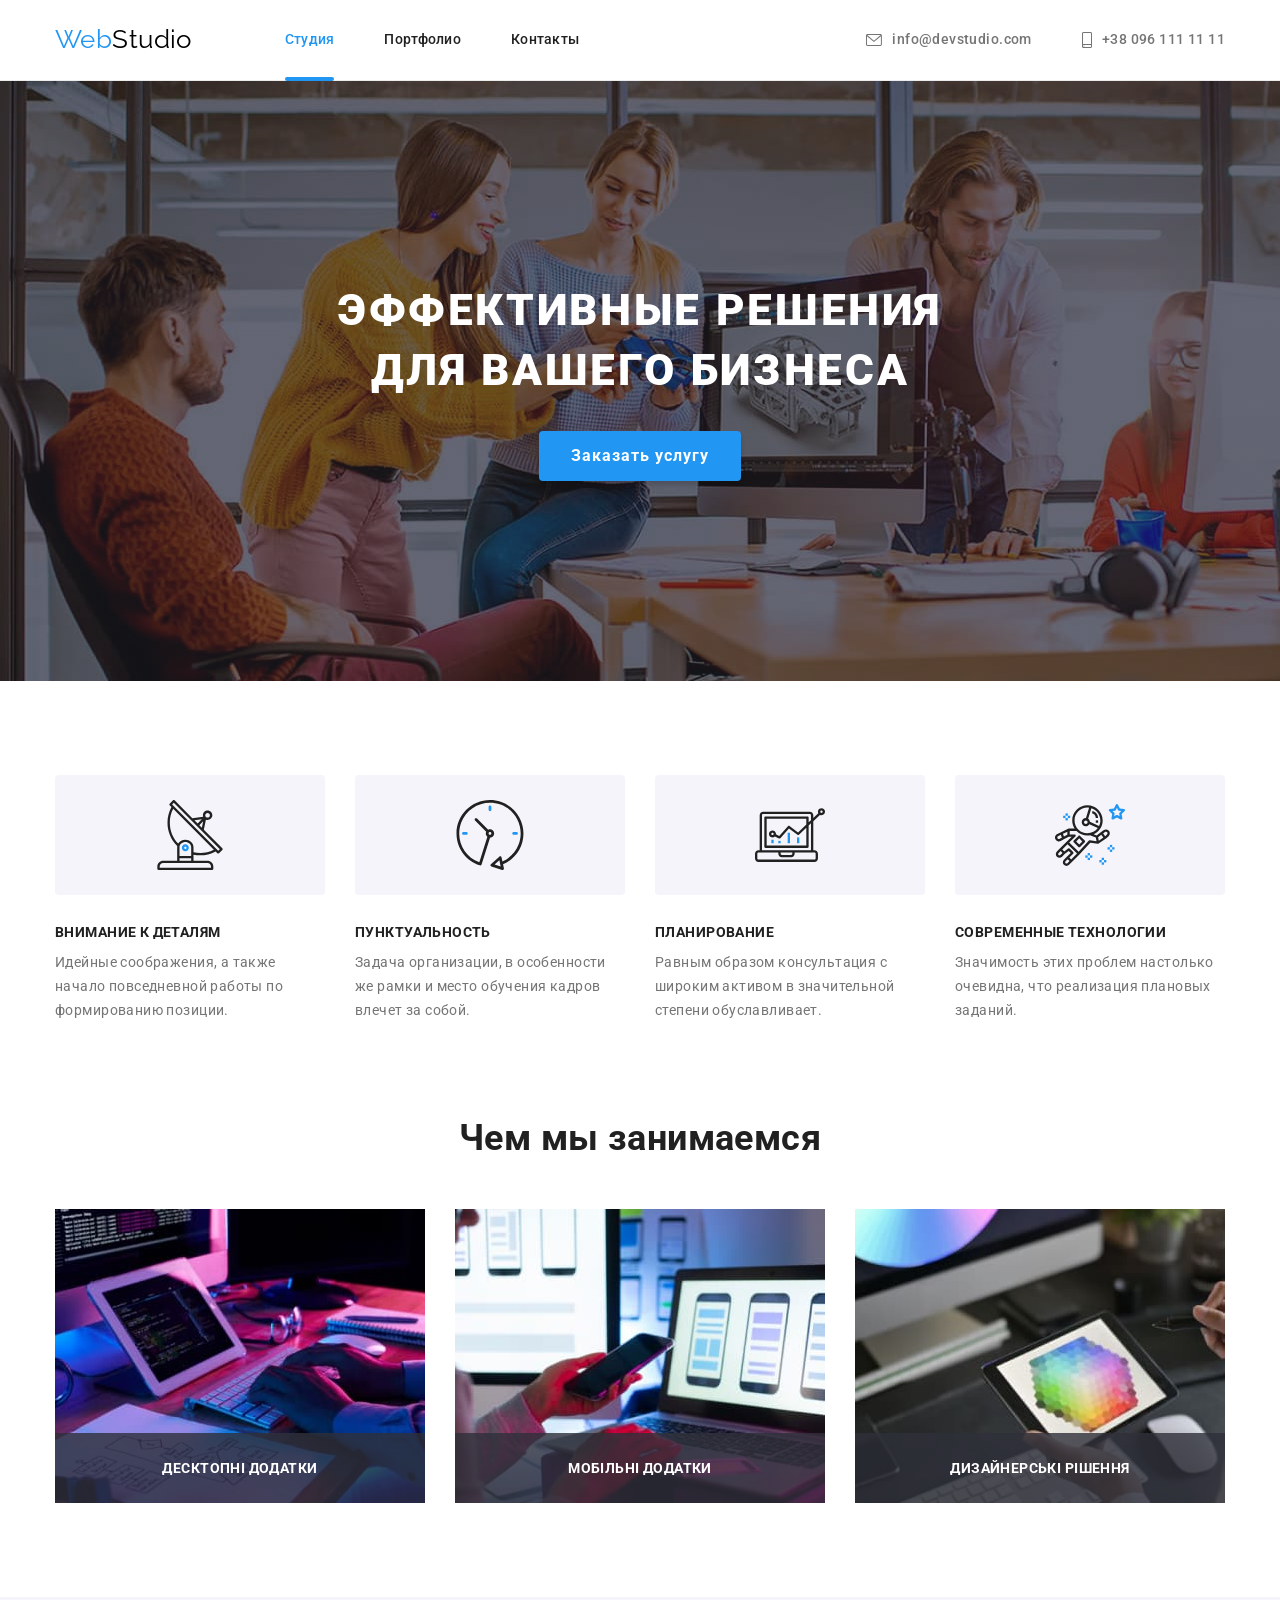
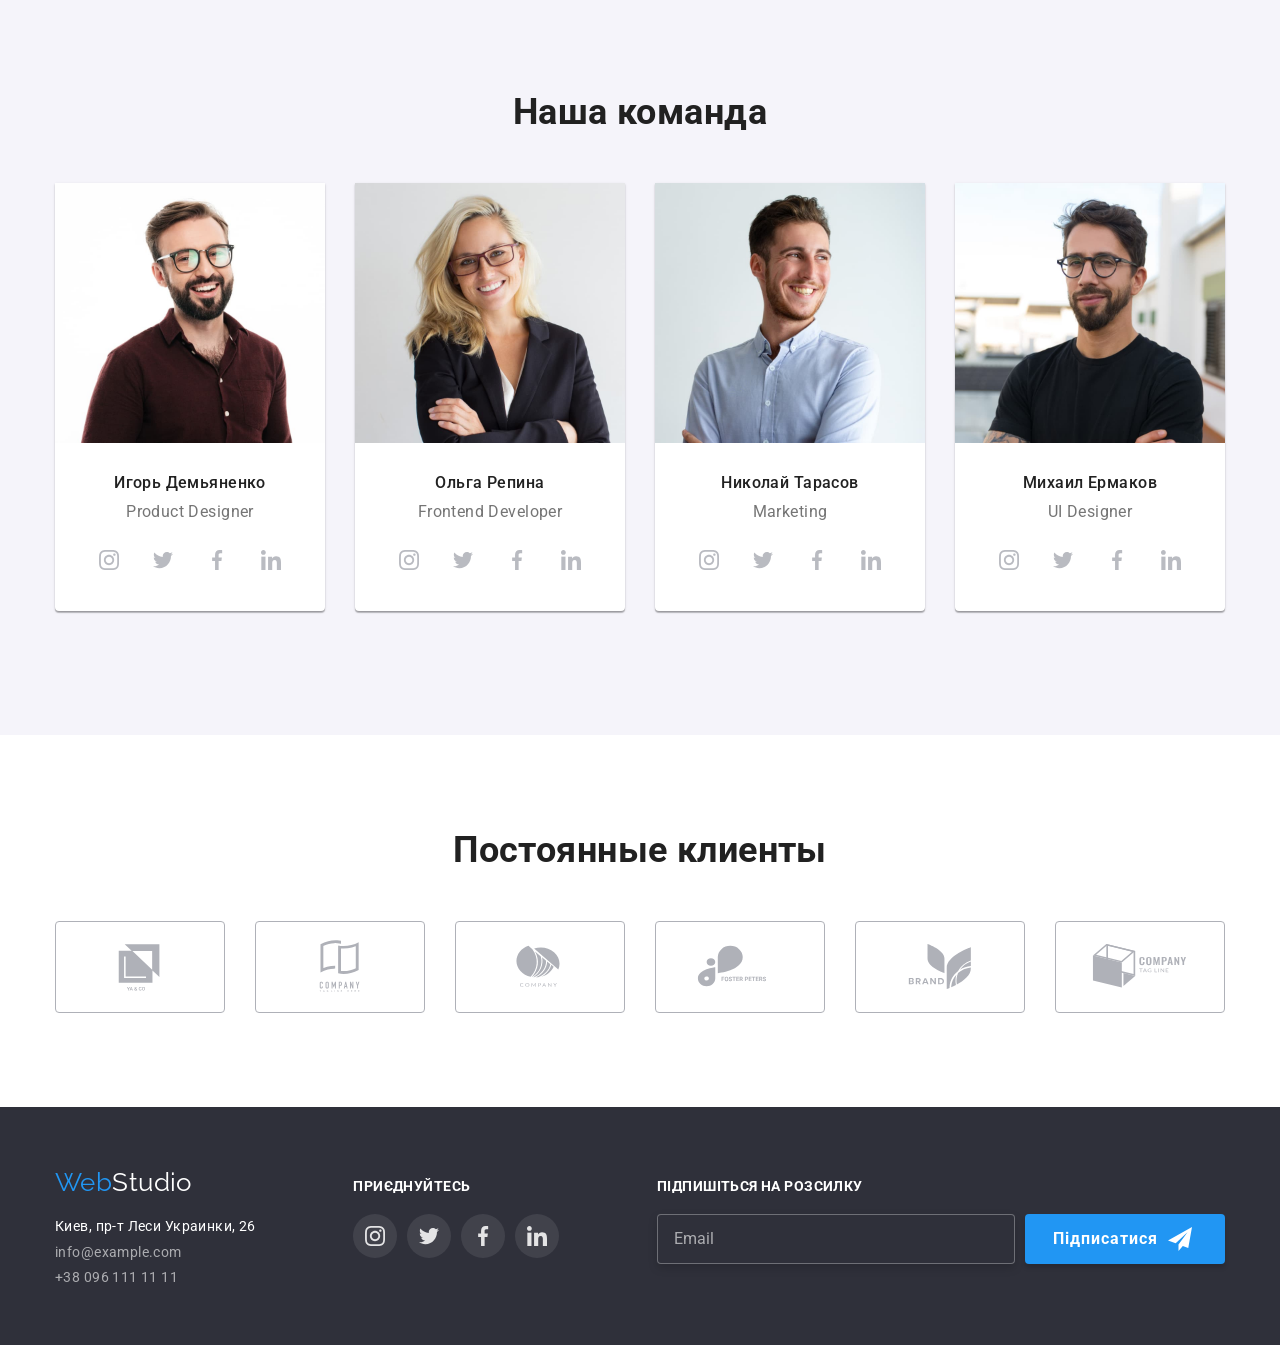
==== index.html @ ec41e2e3 "/" ====
<!DOCTYPE html>
<html lang="en">
  <head>
    <meta charset="UTF-8" />
    <meta http-equiv="X-UA-Compatible" content="IE=edge" />
    <meta name="viewport" content="width=device-width, initial-scale=1.0" />
    <title>WebStudio</title>
    <link rel="preconnect" href="https://fonts.googleapis.com" />
    <link rel="preconnect" href="https://fonts.gstatic.com" crossorigin />
    <link
      href="https://fonts.googleapis.com/css2?family=Raleway:wght@700&family=Roboto:wght@400;500;700;900&display=swap"
      rel="stylesheet"
    />
    <link
      rel="stylesheet"
      href="https://cdn.jsdelivr.net/npm/modern-normalize@1.1.0/modern-normalize.min.css"
    />
    <link rel="stylesheet" href="./css/main.min.css" />
  </head>

  <body>
    <!-- Header -->
    <header class="page-header">
      <div class="container header-container">
        <nav class="page-nav">
          <a class="logo" href="./index.html">Web<span class="logo-part-header">Studio</span></a>
          <!-- Навигация -->
          <ul class="menu">
            <li class="menu-item">
              <a class="menu-link current" href="./index.html">Студия</a>
            </li>
            <li class="menu-item">
              <a class="menu-link" href="./portfolio.html">Портфолио</a>
            </li>
            <li class="menu-item">
              <a class="menu-link" href="">Контакты</a>
            </li>
          </ul>
        </nav>

        <!-- Контакты -->
        <ul class="contacts">
          <li class="email">
            <a class="mail" href="mailto:info@devstudio.com"
              >info@devstudio.com
              <svg class="mail-icon" width="16" height="12">
                <use href="./images/icons.svg#mail"></use>
              </svg>
            </a>
          </li>
          <li class="phone">
            <a class="phone-number" href="tel:+380961111111"
              >+38 096 111 11 11
              <svg class="phone-icon" width="10" height="16">
                <use href="./images/icons.svg#smartphone"></use>
              </svg>
            </a>
          </li>
        </ul>
      </div>
    </header>

    <main>
      <!-- HERO -->
      <section class="hero section">
        <div class="container">
          <h1 class="hero-title">Эффективные решения для вашего бизнеса</h1>
          <button class="modal-btn" type="button" data-modal-open>Заказать услугу</button>
        </div>
      </section>

      <!-- Особенности -->

      <section class="futures section">
        <div class="container">
          <h2 class="futures-h visually-hidden">Наш подход к работе</h2>
          <ul class="futures-list">
            <li class="futures-section-item">
              <div class="futures-element">
                <svg class="futures-icon" width="70" height="70">
                  <use href="./images/icons.svg#antenna"></use>
                </svg>
              </div>
              <h3 class="future-title">Внимание к деталям</h3>
              <p class="future-text">
                Идейные соображения, а также начало повседневной работы по формированию позиции.
              </p>
            </li>
            <li class="futures-section-item">
              <div class="futures-element">
                <svg class="futures-icon" width="70" height="70">
                  <use href="./images/icons.svg#clock"></use>
                </svg>
              </div>
              <h3 class="future-title">Пунктуальность</h3>
              <p class="future-text">
                Задача организации, в особенности же рамки и место обучения кадров влечет за собой.
              </p>
            </li>
            <li class="futures-section-item">
              <div class="futures-element">
                <svg class="futures-icon" width="70" height="70">
                  <use href="./images/icons.svg#diagram"></use>
                </svg>
              </div>
              <h3 class="future-title">Планирование</h3>
              <p class="future-text">
                Равным образом консультация с широким активом в значительной степени обуславливает.
              </p>
            </li>
            <li class="futures-section-item">
              <div class="futures-element">
                <svg class="futures-icon" width="70" height="70">
                  <use href="./images/icons.svg#astronaut"></use>
                </svg>
              </div>
              <h3 class="future-title">Современные технологии</h3>
              <p class="future-text">
                Значимость этих проблем настолько очевидна, что реализация плановых заданий.
              </p>
            </li>
          </ul>
        </div>
      </section>
      <!-- Работы -->
      <section class="works section">
        <div class="container">
          <h2 class="section-title">Чем мы занимаемся</h2>
          <ul class="work-list">
            <li class="work-img">
              <div class="product-wrapper">
                <img src="./images/box1.jpg" alt="PC" width="370" />
                <div class="work-title-wrapper">
                  <p class="work-title">Десктопні додатки</p>
                </div>
              </div>
            </li>
            <li class="work-img">
              <div class="product-wrapper">
                <img src="./images/box2.jpg" alt="Smartphone" width="370" />
                <div class="work-title-wrapper">
                  <p class="work-title">Мобільні додатки</p>
                </div>
              </div>
            </li>
            <li class="work-img">
              <div class="product-wrapper">
                <img src="./images/box3.jpg" alt="Pocket" width="370" />
                <div class="work-title-wrapper">
                  <p class="work-title">Дизайнерські рішення</p>
                </div>
              </div>
            </li>
          </ul>
        </div>
      </section>
      <!-- Команда -->
      <section class="team section">
        <div class="container">
          <h2 class="section-title">Наша команда</h2>
          <ul class="team-peoples">
            <li class="team-member">
              <img src="./images/img.jpg" alt="Игорь Демьяненко" width="270" />
              <div class="team-people-info">
                <h3 class="team-name">Игорь Демьяненко</h3>
                <p class="team-position">Product Designer</p>
                <ul class="social-list">
                  <li class="social-list-item">
                    <a href="" class="social-list-link">
                      <svg class="social-list-icon" width="20" height="20">
                        <use href="./images/icons.svg#instagram"></use>
                      </svg>
                    </a>
                  </li>
                  <li class="social-list-item">
                    <a href="" class="social-list-link">
                      <svg class="social-list-icon" width="20" height="20">
                        <use href="./images/icons.svg#twitter"></use>
                      </svg>
                    </a>
                  </li>
                  <li class="social-list-item">
                    <a href="" class="social-list-link">
                      <svg class="social-list-icon" width="20" height="20">
                        <use href="./images/icons.svg#facebook"></use>
                      </svg>
                    </a>
                  </li>
                  <li class="social-list-item">
                    <a href="" class="social-list-link">
                      <svg class="social-list-icon" width="20" height="20">
                        <use href="./images/icons.svg#linkedin"></use>
                      </svg>
                    </a>
                  </li>
                </ul>
              </div>
            </li>
            <li class="team-member">
              <img src="./images/img1.jpg" alt="Ольга Репина" width="270" />
              <div class="team-people-info">
                <h3 class="team-name">Ольга Репина</h3>
                <p class="team-position">Frontend Developer</p>
                <ul class="social-list">
                  <li class="social-list-item">
                    <a href="" class="social-list-link">
                      <svg class="social-list-icon" width="20" height="20">
                        <use href="./images/icons.svg#instagram"></use>
                      </svg>
                    </a>
                  </li>
                  <li class="social-list-item">
                    <a href="" class="social-list-link">
                      <svg class="social-list-icon" width="20" height="20">
                        <use href="./images/icons.svg#twitter"></use>
                      </svg>
                    </a>
                  </li>
                  <li class="social-list-item">
                    <a href="" class="social-list-link">
                      <svg class="social-list-icon" width="20" height="20">
                        <use href="./images/icons.svg#facebook"></use>
                      </svg>
                    </a>
                  </li>
                  <li class="social-list-item">
                    <a href="" class="social-list-link">
                      <svg class="social-list-icon" width="20" height="20">
                        <use href="./images/icons.svg#linkedin"></use>
                      </svg>
                    </a>
                  </li>
                </ul>
              </div>
            </li>
            <li class="team-member">
              <img src="./images/img2.jpg" alt="Николай Тарасов" width="270" />
              <h3 class="team-name">Николай Тарасов</h3>
              <p class="team-position">Marketing</p>
              <ul class="social-list">
                <li class="social-list-item">
                  <a href="" class="social-list-link">
                    <svg class="social-list-icon" width="20" height="20">
                      <use href="./images/icons.svg#instagram"></use>
                    </svg>
                  </a>
                </li>
                <li class="social-list-item">
                  <a href="" class="social-list-link">
                    <svg class="social-list-icon" width="20" height="20">
                      <use href="./images/icons.svg#twitter"></use>
                    </svg>
                  </a>
                </li>
                <li class="social-list-item">
                  <a href="" class="social-list-link">
                    <svg class="social-list-icon" width="20" height="20">
                      <use href="./images/icons.svg#facebook"></use>
                    </svg>
                  </a>
                </li>
                <li class="social-list-item">
                  <a href="" class="social-list-link">
                    <svg class="social-list-icon" width="20" height="20">
                      <use href="./images/icons.svg#linkedin"></use>
                    </svg>
                  </a>
                </li>
              </ul>
            </li>
            <li class="team-member">
              <img src="./images/img3.jpg" alt="Михаил Ермаков" width="270" />
              <h3 class="team-name">Михаил Ермаков</h3>
              <p class="team-position">UI Designer</p>
              <ul class="social-list">
                <li class="social-list-item">
                  <a href="" class="social-list-link">
                    <svg class="social-list-icon" width="20" height="20">
                      <use href="./images/icons.svg#instagram"></use>
                    </svg>
                  </a>
                </li>
                <li class="social-list-item">
                  <a href="" class="social-list-link">
                    <svg class="social-list-icon" width="20" height="20">
                      <use href="./images/icons.svg#twitter"></use>
                    </svg>
                  </a>
                </li>
                <li class="social-list-item">
                  <a href="" class="social-list-link">
                    <svg class="social-list-icon" width="20" height="20">
                      <use href="./images/icons.svg#facebook"></use>
                    </svg>
                  </a>
                </li>
                <li class="social-list-item">
                  <a href="" class="social-list-link">
                    <svg class="social-list-icon" width="20" height="20">
                      <use href="./images/icons.svg#linkedin"></use>
                    </svg>
                  </a>
                </li>
              </ul>
            </li>
          </ul>
        </div>
      </section>
      <!-- Regular Customers -->
      <section class="regular-customers section">
        <div class="container">
          <h2 class="section-title">Постоянные клиенты</h2>
          <ul class="customers-list">
            <li class="customers-list-item">
              <a href="" class="customers-list-link">
                <svg class="customers-list-icon" width="106" height="60">
                  <use href="./images/icons.svg#Logo"></use>
                </svg>
              </a>
            </li>
            <li class="customers-list-item">
              <a href="" class="customers-list-link">
                <svg class="customers-list-icon" width="106" height="60">
                  <use href="./images/icons.svg#Logo-1"></use>
                </svg>
              </a>
            </li>
            <li class="customers-list-item">
              <a href="" class="customers-list-link">
                <svg class="customers-list-icon" width="106" height="60">
                  <use href="./images/icons.svg#Logo-2"></use>
                </svg>
              </a>
            </li>
            <li class="customers-list-item">
              <a href="" class="customers-list-link">
                <svg class="customers-list-icon" width="106" height="60">
                  <use href="./images/icons.svg#Logo-3"></use>
                </svg>
              </a>
            </li>
            <li class="customers-list-item">
              <a href="" class="customers-list-link">
                <svg class="customers-list-icon" width="106" height="60">
                  <use href="./images/icons.svg#Logo-4"></use>
                </svg>
              </a>
            </li>
            <li class="customers-list-item">
              <a href="" class="customers-list-link">
                <svg class="customers-list-icon" width="106" height="60">
                  <use href="./images/icons.svg#Logo-5"></use>
                </svg>
              </a>
            </li>
          </ul>
        </div>
      </section>
    </main>

    <!-- Footer -->
    <footer class="footer">
      <div class="footer-info container">
        <div class="footer-left-side">
          <a class="logo-footer" href="./index.html"
            >Web<span class="logo-part-footer">Studio</span></a
          >

          <ul class="contacts-footer">
            <li class="footer-adress">
              <a class="post-address" href="">Киев, пр-т Леси Украинки, 26</a>
            </li>
            <li class="footer-adress">
              <a class="mail-footer" href="mailto:info@example.com">info@example.com</a>
            </li>
            <li><a class="phone-number-footer" href="tel:+380961111111">+38 096 111 11 11</a></li>
          </ul>
        </div>
        <div class="footer-right-side">
          <p class="invitation">приєднуйтесь</p>
          <ul class="social-list-footer">
            <li class="footer-social-item">
              <a href="" class="footer-social-link">
                <svg class="footer-social-icon" width="20" height="20">
                  <use href="./images/icons.svg#instagram"></use>
                </svg>
              </a>
            </li>
            <li class="footer-social-item">
              <a href="" class="footer-social-link">
                <svg class="footer-social-icon" width="20" height="20">
                  <use href="./images/icons.svg#twitter"></use>
                </svg>
              </a>
            </li>
            <li class="footer-social-item">
              <a href="" class="footer-social-link">
                <svg class="footer-social-icon" width="20" height="20">
                  <use href="./images/icons.svg#facebook"></use>
                </svg>
              </a>
            </li>
            <li class="footer-social-item">
              <a href="" class="footer-social-link">
                <svg class="footer-social-icon" width="20" height="20">
                  <use href="./images/icons.svg#linkedin"></use>
                </svg>
              </a>
            </li>
          </ul>
        </div>
        <div class="footer-form">
          <p class="invitation">Підпишіться на розсилку</p>
          <form class="modal-form-footer">
            <label class="modal-form-field-footer">
              <input type="email" name="user_mail" class="modal-form-mail" placeholder="Email" />
            </label>
            <button type="submit" class="footer-button">
              Підписатися
              <svg class="send-mail-icon" width="24" height="24">
                <use href="./images/icons.svg#icon-send"></use>
              </svg>
            </button>
          </form>
        </div>
      </div>
    </footer>

    <div class="backdrop is-hidden" data-modal>
      <div class="modal">
        <button type="button" class="modal-close-btn" data-modal-close>
          <svg class="modal-close-btn-icon" width="18" height="18">
            <use href="./images/icons.svg#close-modal"></use>
          </svg>
        </button>
        <p class="form-title">Залиште свої дані, ми вам передзвонимо</p>
        <form class="modal-form">
          <label class="modal-form-field">
            <span class="modal-form-input-desc">Ім'я</span>
            <span class="modal-form-input-wrapper">
              <input
                type="text"
                name="user_name"
                class="modal-form-input"
                required
                pattern="^[a-zA-Zа-яА-Я]+$"
                minlength="2"
              />
              <svg class="modal-form-input-icon">
                <use href="./images/icons.svg#icon-name"></use>
              </svg>
            </span>
          </label>
          <label class="modal-form-field">
            <span class="modal-form-input-desc">Телефон</span>
            <span class="modal-form-input-wrapper">
              <input
                type="tel"
                name="user_phone"
                class="modal-form-input"
                required
                pattern="[0-9]{3}-[0-9]{3}-[0-9]{2}-[0-9]{2}"
                title="xxx-xxx-xx-xx"
              />
              <svg class="modal-form-input-icon">
                <use href="./images/icons.svg#icon-phone"></use>
              </svg>
            </span>
          </label>
          <label class="modal-form-field">
            <span class="modal-form-input-desc">Пошта</span>
            <span class="modal-form-input-wrapper">
              <input type="email" name="user_mail" class="modal-form-input" required />
              <svg class="modal-form-input-icon">
                <use href="./images/icons.svg#icon-email"></use>
              </svg>
            </span>
          </label>
          <label class="modal-form-field-text">
            <span class="modal-form-input-desc">Коментар</span>
            <textarea
              name="user_message"
              class="modal-form-message"
              placeholder="Введіть текст"
            ></textarea>
          </label>
          <input
            id="user-policy"
            type="checkbox"
            name="user_policy"
            class="modal-form-chek visually-hidden"
          />
          <label for="user-policy" class="modal-form-chek-desc">
            Погоджуюся з розсилкою та приймаю&nbsp;<a href="">Умови договору</a>
          </label>
          <button type="submit" class="modal-form-submit">Відправити</button>
        </form>
      </div>
    </div>

    <script src="./js/modal.js"></script>
  </body>
</html>
---- css/main.min.css ----
:root{--primary-font: "Roboto", sans-serif;--secondary-font: "Raleway", sans-serif;--primary-text-color: #212121;--secondary-text-color: #757575;--accent-color: #2196f3;--white-color: #ffffff;--black-color: #000000;--background-color: #f5f4fa;--icons-color: #afb1b8;--transition: 250ms cubic-bezier(0.4, 0, 0.2, 1)}body{font-family:"Roboto",sans-serif;color:#212121;font-size:14px;letter-spacing:.03em}h1,h2,h3,h4,p{margin-top:0;margin-bottom:0}ul{list-style:none;margin-top:0;margin-bottom:0;padding-left:0}img{display:block}button{cursor:pointer}.container{width:1200px;margin-left:auto;margin-right:auto;padding-left:15px;padding-right:15px}.section{padding-top:94px;padding-bottom:94px}.section-title{font-size:36px;line-height:1.17;text-align:center;color:var(--primary-text-color);margin-bottom:50px}a{text-decoration:none}.visually-hidden{position:absolute;white-space:nowrap;width:1px;height:1px;overflow:hidden;border:0;padding:0;clip:rect(0 0 0 0);clip-path:inset(50%);margin:-1px}.visually-hidden{position:absolute;white-space:nowrap;width:1px;height:1px;overflow:hidden;border:0;padding:0;clip:rect(0 0 0 0);clip-path:inset(50%);margin:-1px}.modal-btn{font-weight:700;font-size:16px;line-height:1.88;align-items:center;text-align:center;letter-spacing:.06em;color:var(--white-color);background-color:var(--accent-color);box-shadow:0px 4px 4px rgba(0,0,0,.15);border-radius:4px;min-width:200px;border:none;cursor:pointer;margin-left:auto;margin-right:auto;padding-top:10px;padding-bottom:10px;padding-left:32px;padding-right:32px;transition:color var(--transition)}.modal-btn:hover{color:#188ce8}.modal-btn:focus{color:#188ce8}.page-header{padding-top:24px;padding-bottom:25px;border-bottom:1px solid #ececec}.page-nav{display:flex}.header-container{display:flex;align-items:center}.menu{display:flex;align-items:center}.menu-link{position:relative;display:block;font-weight:500;line-height:1.14;letter-spacing:.02em;color:var(--primary-text-color);transition:color var(--transition)}.menu-link:hover{color:var(--accent-color)}.menu-link:focus{color:var(--accent-color)}.menu-item:not(:last-child){margin-right:50px}.current{color:var(--accent-color)}.current::after{display:block;position:absolute;content:"";bottom:-33px;border-radius:2px;width:100%;height:4px;background-color:var(--accent-color);transition:background-color var(--accent-color)}.menu-link.current:hover:after{background-color:var(--accent-color)}.logo{font-family:var(--secondary-font);font-size:26px;line-height:1.2;color:var(--accent-color);margin-right:93px}.logo-part-header{color:var(--black-color)}.contacts{display:flex;margin-left:auto;align-items:center}.email{margin-right:50px}.email:hover{color:var(--accent-color)}.email:focus{color:var(--accent-color)}.mail{display:flex;justify-content:center;align-items:center;font-weight:500;line-height:1.71;color:var(--secondary-text-color);transition:color var(--transition)}.mail:hover{cursor:pointer;color:var(--accent-color)}.mail:focus{cursor:pointer;color:var(--accent-color)}.phone{cursor:pointer;color:var(--accent-color)}.phone:hover{color:var(--accent-color)}.phone:focus{color:var(--accent-color)}.phone-number{display:flex;justify-content:center;align-items:center;font-weight:500;line-height:1.14;color:var(--secondary-text-color);transition:color var(--transition)}.phone-number:hover{cursor:pointer;color:var(--accent-color)}.phone-number:focus{cursor:pointer;color:var(--accent-color)}.mail-icon{margin-right:10px;order:-1;align-self:center;fill:currentColor}.phone-icon{margin-right:10px;order:-1;align-self:center;fill:currentColor}.hero{justify-content:center;align-items:center;max-width:1600px;height:600px;margin:0 auto;padding:0;text-align:center;background:rgba(47,48,58,.4);background-image:linear-gradient(rgba(47, 48, 58, 0.4), rgba(47, 48, 58, 0.4)),url(../images/hero.jpg);background-size:cover}.hero-title{display:flex;justify-content:center;align-items:center;font-weight:900;font-size:44px;line-height:1.36;letter-spacing:.06em;text-transform:uppercase;color:var(--white-color);width:696px;padding-top:200px;margin-bottom:30px;margin-left:auto;margin-right:auto}.futures-list{display:flex;justify-content:space-between}.futures-section-item{width:270px}.futures-element{display:flex;align-items:center;justify-content:center;height:120px;background:#f5f4fa;border-radius:4px;margin-bottom:30px}.future-title{font-size:14px;line-height:1.14;text-transform:uppercase;color:var(--primary-text-color);width:270px;margin-top:30px;margin-bottom:10px}.future-text{line-height:1.71;color:var(--secondary-text-color)}.works{padding-top:0}.work-list{display:flex;justify-content:space-between;flex-wrap:wrap;gap:30px}.product-wrapper{position:relative}.work-title{font-weight:700;font-size:14px;letter-spacing:.03em;text-transform:uppercase;color:#fff;padding:27px}.work-title-wrapper{display:inline-block;position:absolute;width:100%;height:70px;text-align:center;background-color:rgba(47,48,58,.8);transform:translateY(-70px)}.team{background:var(--background-color)}.team-peoples{display:flex;text-align:center}.team-member{display:block;flex-wrap:wrap;list-style:none;width:270px;height:428px;margin-bottom:30px;margin-right:30px;background:#fff;box-shadow:0px 1px 3px rgba(0,0,0,.12),0px 1px 1px rgba(0,0,0,.14),0px 2px 1px rgba(0,0,0,.2);border-radius:0px 0px 4px 4px}.team-name{font-weight:500;font-size:16px;line-height:1.2;color:var(--primary-text-color);text-align:center;padding-top:30px;margin-bottom:10px}.team-position{font-weight:400;font-size:16px;line-height:1.2;color:var(--secondary-text-color);text-align:center;margin-bottom:16px}.social-list{display:flex;justify-content:center;gap:10px}.social-list-link{display:flex;justify-content:center;align-items:center;width:44px;height:44px;border-radius:50%;background-color:var(--white-color);color:var(--icons-color);opacity:.87;transition:background-color var(--transition)}.social-list-link:hover{background-color:var(--accent-color)}.social-list-link:focus{background-color:var(--accent-color)}.social-list-icon{fill:var(--icons-color);transition:fill var(--transition)}.social-list-link:hover .social-list-icon,.social-list-link:focus .social-list-icon{fill:var(--white-color)}.customers-list{display:flex;justify-content:center;gap:30px}.customers-list-link{display:flex;justify-content:center;align-items:center;width:170px;height:92px;border:1px solid var(--icons-color);border-radius:4px;transition:border var(--transition)}.customers-list-link:hover{border:1px solid var(--accent-color)}.customers-list-link:focus{border:1px solid var(--accent-color)}.customers-list-icon{fill:var(--icons-color);transition:fill var(--transition)}.customers-list-icon:hover{fill:var(--accent-color)}.customers-list-icon:focus{fill:var(--accent-color)}.customers-list-link:hover .customers-list-icon,.customers-list-link:focus .customers-list-icon{fill:var(--accent-color)}.footer{background:#2f303a;padding-top:60px;padding-bottom:60px}.footer-info{display:flex;justify-content:space-between;align-items:baseline}.logo-footer{font-family:var(--secondary-font);font-size:26px;line-height:1.2;color:var(--accent-color);display:block;margin-bottom:20px}.logo-part-footer{color:var(--white-color);margin-right:0}.contacts-footer{font-style:normal}.footer-adress{margin-bottom:9px}.post-address{color:var(--white-color)}.mail-footer{color:rgba(255,255,255,.6);transition:color var(--transition)}.mail-footer:hover{color:var(--accent-color)}.mail-footer:focus{color:var(--accent-color)}.phone-number-footer{color:rgba(255,255,255,.6);transition:color var(--transition)}.phone-number-footer:hover{color:var(--accent-color)}.phone-number-footer:focus{color:var(--accent-color)}.invitation{font-weight:700;font-size:14px;line-height:16px;letter-spacing:.03em;text-transform:uppercase;color:var(--white-color);margin-bottom:20px}.social-list-footer{display:flex;justify-content:center;gap:10px}.footer-social-link{display:flex;justify-content:center;align-items:center;width:44px;height:44px;border-radius:50%;background-color:var(--white-color);color:var(--secondary-text-color);opacity:.87;background:rgba(255,255,255,.1);transition:background-color var(--transition)}.footer-social-link:hover{background-color:var(--accent-color)}.footer-social-link:focus{background-color:var(--accent-color)}.footer-social-icon{fill:var(--white-color)}.footer-social-icon:focus{fill:var(--white-color)}.footer-social-icon:hover{fill:var(--white-color)}.footer-button{font-weight:700;font-size:16px;line-height:1.88;display:inline-flex;align-items:center;text-align:center;letter-spacing:.06em;color:var(--white-color);background-color:var(--accent-color);box-shadow:0px 4px 4px rgba(0,0,0,.15);border-radius:4px;width:200px;height:50px;border:none;cursor:pointer;margin-left:12px;padding-top:10px;padding-bottom:10px;padding-left:28px;padding-right:28px;transition:color var(--transition)}.modal-form-footer{display:flex}.modal-form-field-footer{width:356px;height:50px}.modal-form-field-footer::placeholder{padding:15px;margin-right:12px}.send-mail-icon{fill:var(--white-color);margin-left:10px}.filter-btn{border:none;font-family:inherit;font-weight:500;font-size:16px;line-height:1.62;text-align:center;color:var(--primary-text-color);background-color:var(--background-color);border-radius:4px;cursor:pointer;display:flex;justify-content:center;padding:6px 22px;transition:color var(--transition),background-color var(--transition),box-shadow var(--transition)}.filter-btn:hover{background-color:var(--accent-color);color:var(--white-color);box-shadow:0px 3px 1px rgba(0,0,0,.1),0px 1px 2px rgba(0,0,0,.08),0px 2px 2px rgba(0,0,0,.12);border-radius:4px}.filter-btn:focus{background-color:var(--accent-color);color:var(--white-color);box-shadow:0px 3px 1px rgba(0,0,0,.1),0px 1px 2px rgba(0,0,0,.08),0px 2px 2px rgba(0,0,0,.12);border-radius:4px}.active{background:var(--accent-color);color:var(--white-color)}.filter-button{display:flex;justify-content:center;gap:8px;margin-bottom:50px}.all-projects{display:flex;flex-wrap:wrap;gap:30px}.project-card-link{transition:box-shadow var(--transition)}.project-card-link:hover{display:block;box-shadow:0px 1px 1px rgba(0,0,0,.12),0px 4px 4px rgba(0,0,0,.06),1px 4px 6px rgba(0,0,0,.16)}.project-card-link:focus{display:block;box-shadow:0px 1px 1px rgba(0,0,0,.12),0px 4px 4px rgba(0,0,0,.06),1px 4px 6px rgba(0,0,0,.16)}.project-card-title{padding-top:20px;border:1px solid #eee;padding-bottom:20px;padding-left:24px;padding-right:24px}.project-title{font-size:18px;line-height:2;letter-spacing:.06em;color:var(--primary-text-color);margin-bottom:4px}.project-description{font-size:16px;line-height:1.88;color:var(--secondary-text-color)}.project-card-img-wrapper{position:relative;overflow:hidden}.overlay{left:0;top:0;position:absolute;width:100%;height:100%;overflow:auto;transform:translateY(100%);transition:transform var(--transition);font-size:18px;line-height:28px;color:var(--white-color);padding:63px 24px;background-color:rgba(33,150,243,.9)}.project-card-link:hover .overlay,.project-card-link:focus .overlay{transform:translate(0, 0)}.backdrop{position:fixed;top:0;left:0;z-index:100;width:100%;height:100%;background-color:rgba(0,0,0,.2);transition:opacity var(--transition),visibility var(--transition)}.backdrop.is-hidden{opacity:0;visibility:hidden;pointer-events:none}.modal{position:absolute;top:50%;left:50%;transform:translate(-50%, -50%);width:528px;height:581px;padding:40px;background-color:var(--white-color);box-shadow:0px 1px 3px rgba(0,0,0,.12),0px 1px 1px rgba(0,0,0,.14),0px 2px 1px rgba(0,0,0,.2);border-radius:4px}.modal-close-btn{position:absolute;top:8px;right:8px;display:flex;justify-content:center;align-items:center;width:30px;height:30px;border-radius:50%;background-color:rgba(0,0,0,0);border:1px solid rgba(0,0,0,.1019607843);padding:0;transition:border-color var(--transition)}.modal-close-btn:hover{border-color:var(--accent-color)}.modal-close-btn:focus{border-color:var(--accent-color)}.modal-close-btn-icon{transition:fill var(--transition)}.modal-close-btn:hover .modal-close-btn-icon,.modal-close-btn:focus .modal-close-btn-icon{fill:var(--accent-color)}.modal-form{display:flex;flex-direction:column}.modal-form-input{width:100%;height:40px;border:1px solid rgba(33,33,33,.2);border-radius:4px;padding-left:42px;transition:border-color var(--transition)}.modal-form-input:focus{border-color:var(--accent-color);outline:none}.modal-form-input-desc{display:block;font-size:12px;line-height:1.2;font-weight:400;margin-bottom:4px;color:var(--secondary-text-color)}.modal-form-input-desc::before{display:block;content:"";width:16px;height:15px;cursor:pointer;margin-right:7px;border:2px solid var(--primary-text-color)}.modal-form-field{margin-bottom:10px}.modal-form-field-text{margin-bottom:20px}.placeholder{color:rgba(117,117,117,.5)}.modal-form-input-icon{display:block;position:absolute;top:50%;left:12px;transform:translateY(-50%);width:18px;height:18px;transition:fill var(--transition)}.modal-form-input:focus+.modal-form-input-icon{fill:var(--accent-color)}.modal-form-input-wrapper{display:block;position:relative}.modal-form-message{display:block;resize:none;width:100%;height:120px;padding:12px 16px;border:1px solid rgba(33,33,33,.2);border-radius:4px;transition:border-color var(--transition)}.modal-form-message:focus{border-color:var(--accent-color);outline:none}.modal-form-message::placeholder{font-size:12px;line-height:1.2;font-weight:400;letter-spacing:.01em;color:rgba(117,117,117,.5)}.modal-form-chek-desc{display:flex;justify-content:center;align-items:center;font-size:14px;line-height:1.7;color:var(--secondary-text-color);margin-bottom:30px}.modal-form-chek:checked+.modal-form-chek-desc::before{background-image:url(../images/chek.svg);background-color:var(--accent-color);border:2px solid var(--accent-color);background-repeat:no-repeat}.modal-form-chek-desc a{color:var(--accent-color)}.modal-form-submit{font-weight:700;font-size:16px;line-height:1.88;align-items:center;text-align:center;letter-spacing:.06em;color:var(--white-color);background-color:var(--accent-color);box-shadow:0px 4px 4px rgba(0,0,0,.15);border-radius:4px;min-width:200px;border:none;cursor:pointer;margin-left:auto;margin-right:auto;padding-top:10px;padding-bottom:10px;padding-left:52px;padding-right:52px;transition:color var(--transition)}.modal-form-submit:hover{color:#188ce8}.modal-form-submit:focus{color:#188ce8}.form-title{font-size:20px;line-height:1.15;font-weight:700;text-align:center;color:var(--primary-text-color);margin-bottom:12px}.modal-form-mail{display:block;resize:none;width:358px;height:50px;padding-left:16px;border:1px solid rgba(255,255,255,.3);filter:drop-shadow(0px 4px 4px rgba(0, 0, 0, 0.15));border-radius:4px;background:#2f303a}.modal-form-mail::placeholder{font-size:16px;font-weight:400;line-height:1.25;color:rgba(255,255,255,.6)}/*# sourceMappingURL=main.min.css.map */
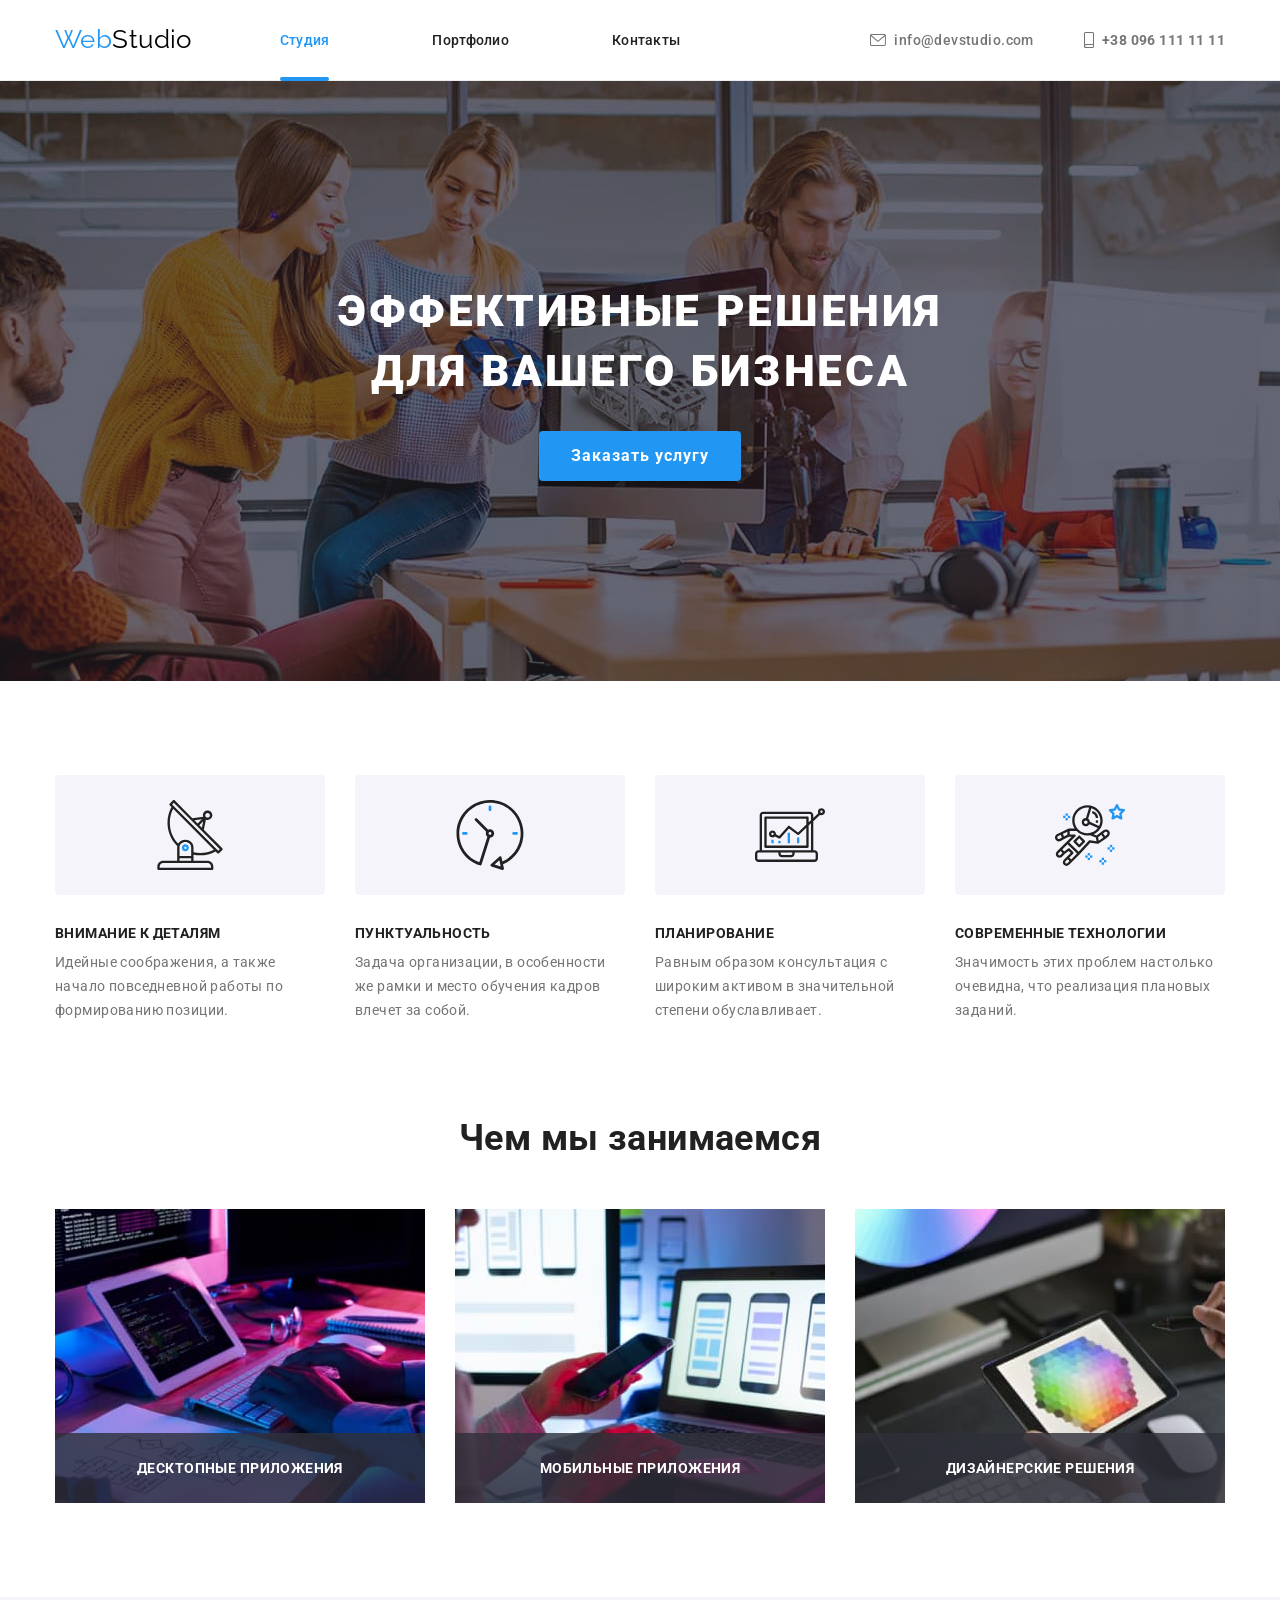
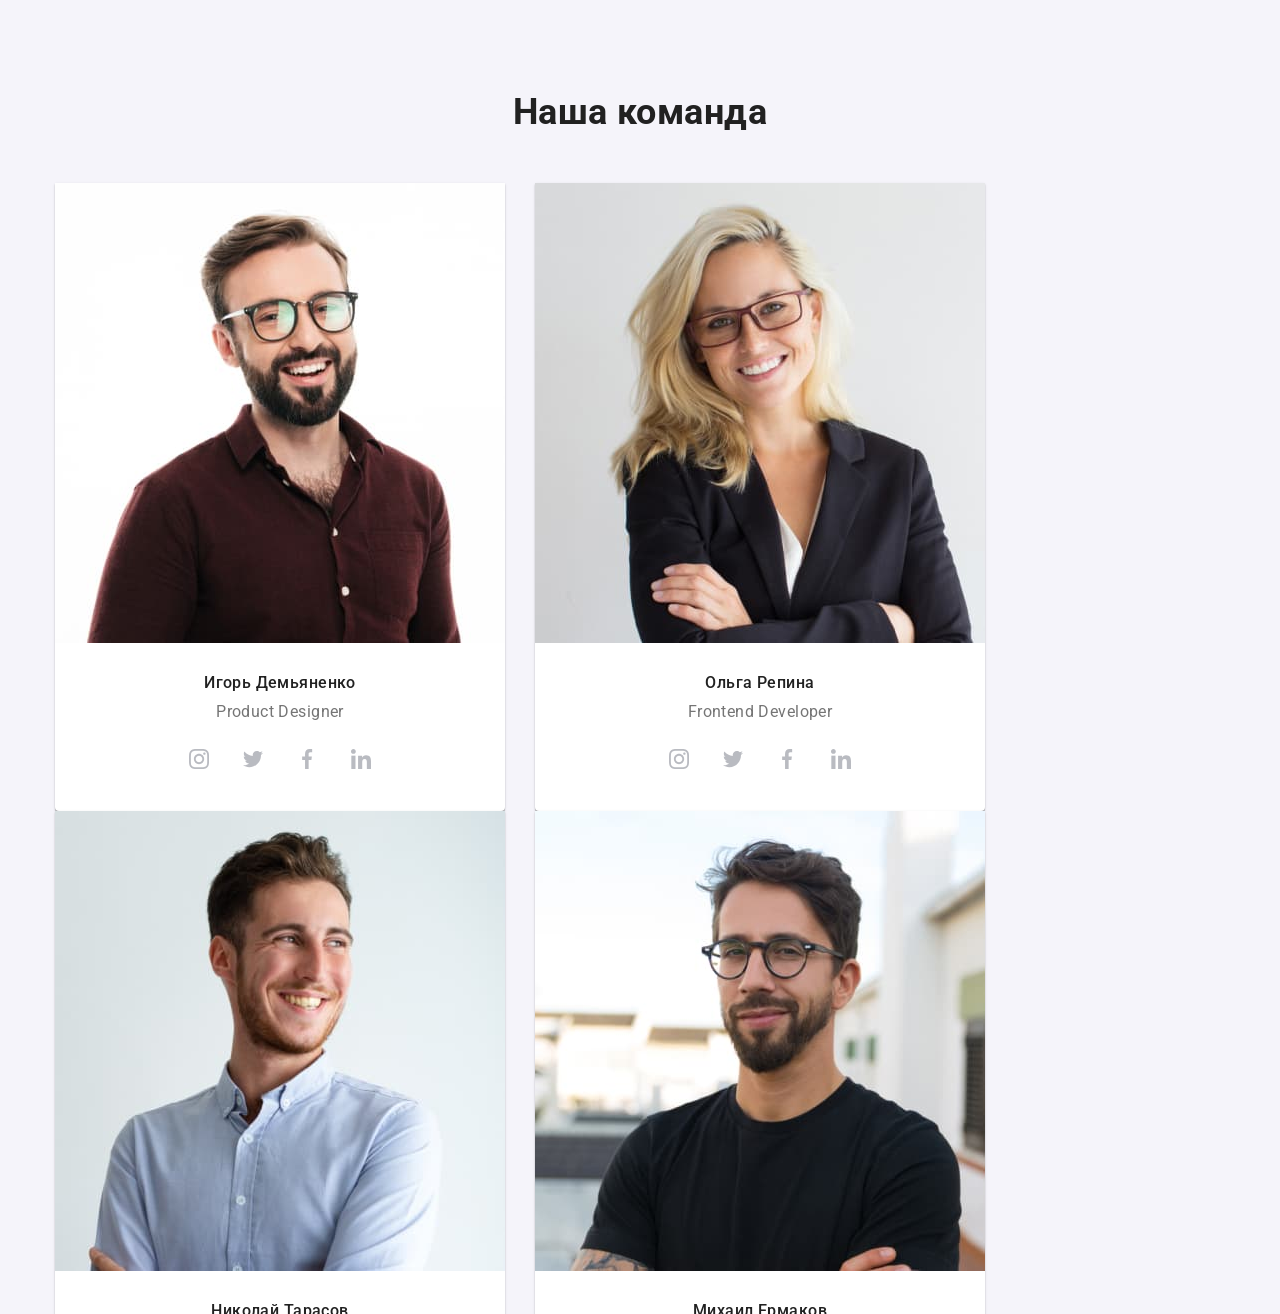
==== commit a1fc6fe3: "add files" ====
--- a/index.html
+++ b/index.html
@@ -23,20 +23,27 @@
     <header class="page-header">
       <div class="container header-container">
         <nav class="page-nav">
-          <a class="logo" href="./index.html">Web<span class="logo-part-header">Studio</span></a>
+          <a class="logo" href="./index.html"
+            >Web<span class="logo-part-header">Studio</span></a
+          >
           <!-- Навигация -->
           <ul class="menu">
-            <li class="menu-item">
-              <a class="menu-link current" href="./index.html">Студия</a>
-            </li>
-            <li class="menu-item">
-              <a class="menu-link" href="./portfolio.html">Портфолио</a>
-            </li>
-            <li class="menu-item">
-              <a class="menu-link" href="">Контакты</a>
+            <li class="menu__item">
+              <a class="menu__link current" href="./index.html">Студия</a>
+            </li>
+            <li class="menu__item">
+              <a class="menu__link" href="./portfolio.html">Портфолио</a>
+            </li>
+            <li class="menu__item">
+              <a class="menu__link" href="">Контакты</a>
             </li>
           </ul>
         </nav>
+        <button type="button" class="mobile-menu-open" data-menu-open>
+          <svg class="mobile-menu-open__icon" width="40" height="40">
+            <use href="./images/icons.svg#burger"></use>
+          </svg>
+        </button>
 
         <!-- Контакты -->
         <ul class="contacts">
@@ -60,17 +67,77 @@
       </div>
     </header>
 
+    <!--Mobile menu-->
+    <div class="mobile-menu" data-menu>
+      <div class="container mobile-menu__container">
+        <button type="button" class="mobile-menu__close-btn" data-menu-close>
+          <svg class="burger" width="40" height="40">
+            <use href="./images/icons.svg#close-modal"></use>
+          </svg>
+        </button>
+        <ul class="mobile-menu__list">
+          <li class="mobile-menu__item">
+            <a
+              class="mobile-menu__link mobile-menu__link_current"
+              href="./index.html"
+              >Студия</a
+            >
+          </li>
+          <li class="mobile-menu__item">
+            <a class="mobile-menu__link" href="./portfolio.html">Портфолио</a>
+          </li>
+          <li class="mobile-menu__item">
+            <a class="mobile-menu__link" href="">Контакты</a>
+          </li>
+        </ul>
+        <ul class="mobile-menu__contacts">
+          <li class="mobile-menu__contacts__item">
+            <a class="mobile-menu__phone" href="tel:+380961111111"
+              >+38 096 111 11 11</a
+            >
+          </li>
+          <li class="mobile-menu__contacts__item">
+            <a class="mobile-menu__mail" href="mailto:info@devstudio.com"
+              >info@devstudio.com</a
+            >
+          </li>
+        </ul>
+        <ul class="mobile-menu__social-list">
+          <li class="mobile-menu__social-list__item">
+            <a class="mobile-menu__social-list__link" href=""
+              ><span lang="en">Instagram</span></a
+            >
+          </li>
+          <li class="mobile-menu__social-list__item">
+            <a class="mobile-menu__social-list__link" href=""
+              ><span lang="en">Twitter</span></a
+            >
+          </li>
+          <li class="mobile-menu__social-list__item">
+            <a class="mobile-menu__social-list__link" href=""
+              ><span lang="en">Facebook</span></a
+            >
+          </li>
+          <li class="mobile-menu__social-list__item">
+            <a class="mobile-menu__social-list__link" href=""
+              ><span lang="en">LinkedIn</span></a
+            >
+          </li>
+        </ul>
+      </div>
+    </div>
     <main>
       <!-- HERO -->
       <section class="hero section">
         <div class="container">
           <h1 class="hero-title">Эффективные решения для вашего бизнеса</h1>
-          <button class="modal-btn" type="button" data-modal-open>Заказать услугу</button>
+          <button class="modal-btn" type="button" data-modal-open>
+            Заказать услугу
+          </button>
         </div>
       </section>
 
       <!-- Особенности -->
-
       <section class="futures section">
         <div class="container">
           <h2 class="futures-h visually-hidden">Наш подход к работе</h2>
@@ -83,7 +150,8 @@
               </div>
               <h3 class="future-title">Внимание к деталям</h3>
               <p class="future-text">
-                Идейные соображения, а также начало повседневной работы по формированию позиции.
+                Идейные соображения, а также начало повседневной работы по
+                формированию позиции.
               </p>
             </li>
             <li class="futures-section-item">
@@ -94,7 +162,8 @@
               </div>
               <h3 class="future-title">Пунктуальность</h3>
               <p class="future-text">
-                Задача организации, в особенности же рамки и место обучения кадров влечет за собой.
+                Задача организации, в особенности же рамки и место обучения
+                кадров влечет за собой.
               </p>
             </li>
             <li class="futures-section-item">
@@ -105,7 +174,8 @@
               </div>
               <h3 class="future-title">Планирование</h3>
               <p class="future-text">
-                Равным образом консультация с широким активом в значительной степени обуславливает.
+                Равным образом консультация с широким активом в значительной
+                степени обуславливает.
               </p>
             </li>
             <li class="futures-section-item">
@@ -116,12 +186,14 @@
               </div>
               <h3 class="future-title">Современные технологии</h3>
               <p class="future-text">
-                Значимость этих проблем настолько очевидна, что реализация плановых заданий.
+                Значимость этих проблем настолько очевидна, что реализация
+                плановых заданий.
               </p>
             </li>
           </ul>
         </div>
       </section>
+
       <!-- Работы -->
       <section class="works section">
         <div class="container">
@@ -129,38 +201,83 @@
           <ul class="work-list">
             <li class="work-img">
               <div class="product-wrapper">
-                <img src="./images/box1.jpg" alt="PC" width="370" />
+                <img
+                  srcset="./images/work1.jpg 370w, images/work1@2x.jpg 740w"
+                  src="./images/work1.jpg"
+                  alt="Разработка сайтов"
+                  sizes="370px"
+                />
                 <div class="work-title-wrapper">
-                  <p class="work-title">Десктопні додатки</p>
+                  <p class="work-title">Десктопные приложения</p>
                 </div>
               </div>
             </li>
             <li class="work-img">
               <div class="product-wrapper">
-                <img src="./images/box2.jpg" alt="Smartphone" width="370" />
+                <img
+                  srcset="./images/work2.jpg 370w, images/work2@2x.jpg 740w"
+                  src="./images/work2.jpg"
+                  alt="Мобильные приложения"
+                  sizes="370px"
+                />
                 <div class="work-title-wrapper">
-                  <p class="work-title">Мобільні додатки</p>
+                  <p class="work-title">Мобильные приложения</p>
                 </div>
               </div>
             </li>
             <li class="work-img">
               <div class="product-wrapper">
-                <img src="./images/box3.jpg" alt="Pocket" width="370" />
+                <img
+                  srcset="./images/work3.jpg 370w, images/work3@2x.jpg 740w"
+                  src="./images/work3.jpg"
+                  alt="Дизайнерские решения"
+                  sizes="370px"
+                />
                 <div class="work-title-wrapper">
-                  <p class="work-title">Дизайнерські рішення</p>
+                  <p class="work-title">Дизайнерские решения</p>
                 </div>
               </div>
             </li>
           </ul>
         </div>
       </section>
+
       <!-- Команда -->
       <section class="team section">
         <div class="container">
           <h2 class="section-title">Наша команда</h2>
           <ul class="team-peoples">
             <li class="team-member">
-              <img src="./images/img.jpg" alt="Игорь Демьяненко" width="270" />
+              <picture>
+                <source
+                  srcset="
+                    ./images/employee1.jpg    1x,
+                    ./images/employee1@2x.jpg 2x
+                  "
+                  media="(min-width: 1200px)"
+                />
+
+                <source
+                  srcset="
+                    ./images/employee1-tablet.jpg    1x,
+                    ./images/employee1-tablet@2x.jpg 2x
+                  "
+                  media="(min-width: 768px)"
+                />
+
+                <source
+                  srcset="
+                    ./images/employee1-mobile.jpg    1x,
+                    ./images/employee1-mobile@2x.jpg 2x
+                  "
+                  media="(max-width: 767px)"
+                />
+                <img
+                  src="./images/employee1-mobile.jpg"
+                  alt="Игорь Демьяненко"
+                />
+              </picture>
+
               <div class="team-people-info">
                 <h3 class="team-name">Игорь Демьяненко</h3>
                 <p class="team-position">Product Designer</p>
@@ -197,7 +314,34 @@
               </div>
             </li>
             <li class="team-member">
-              <img src="./images/img1.jpg" alt="Ольга Репина" width="270" />
+              <picture>
+                <source
+                  srcset="
+                    ./images/employee2.jpg    1x,
+                    ./images/employee2@2x.jpg 2x
+                  "
+                  media="(min-width: 1200px)"
+                />
+
+                <source
+                  srcset="
+                    ./images/employee2-tablet.jpg    1x,
+                    ./images/employee2-tablet@2x.jpg 2x
+                  "
+                  media="(min-width: 768px)"
+                />
+
+                <source
+                  srcset="
+                    ./images/employee2-mobile.jpg    1x,
+                    ./images/employee2-mobile@2x.jpg 2x
+                  "
+                  media="(max-width: 767px)"
+                />
+
+                <img src="./images/employee2-mobile.jpg" alt="Ольга Репина" />
+              </picture>
+
               <div class="team-people-info">
                 <h3 class="team-name">Ольга Репина</h3>
                 <p class="team-position">Frontend Developer</p>
@@ -234,78 +378,138 @@
               </div>
             </li>
             <li class="team-member">
-              <img src="./images/img2.jpg" alt="Николай Тарасов" width="270" />
-              <h3 class="team-name">Николай Тарасов</h3>
-              <p class="team-position">Marketing</p>
-              <ul class="social-list">
-                <li class="social-list-item">
-                  <a href="" class="social-list-link">
-                    <svg class="social-list-icon" width="20" height="20">
-                      <use href="./images/icons.svg#instagram"></use>
-                    </svg>
-                  </a>
-                </li>
-                <li class="social-list-item">
-                  <a href="" class="social-list-link">
-                    <svg class="social-list-icon" width="20" height="20">
-                      <use href="./images/icons.svg#twitter"></use>
-                    </svg>
-                  </a>
-                </li>
-                <li class="social-list-item">
-                  <a href="" class="social-list-link">
-                    <svg class="social-list-icon" width="20" height="20">
-                      <use href="./images/icons.svg#facebook"></use>
-                    </svg>
-                  </a>
-                </li>
-                <li class="social-list-item">
-                  <a href="" class="social-list-link">
-                    <svg class="social-list-icon" width="20" height="20">
-                      <use href="./images/icons.svg#linkedin"></use>
-                    </svg>
-                  </a>
-                </li>
-              </ul>
+              <picture>
+                <source
+                  srcset="
+                    ./images/employee3.jpg    1x,
+                    ./images/employee3@2x.jpg 2x
+                  "
+                  media="(min-width: 1200px)"
+                />
+
+                <source
+                  srcset="
+                    ./images/employee3-tablet.jpg    1x,
+                    ./images/employee3-tablet@2x.jpg 2x
+                  "
+                  media="(min-width: 768px)"
+                />
+
+                <source
+                  srcset="
+                    ./images/employee3-mobile.jpg    1x,
+                    ./images/employee3-mobile@2x.jpg 2x
+                  "
+                  media="(max-width: 767px)"
+                />
+
+                <img
+                  src="./images/employee3-mobile.jpg"
+                  alt="Николай Тарасов"
+                />
+              </picture>
+              <div class="team-people-info">
+                <h3 class="team-name">Николай Тарасов</h3>
+                <p class="team-position">Marketing</p>
+                <ul class="social-list">
+                  <li class="social-list-item">
+                    <a href="" class="social-list-link">
+                      <svg class="social-list-icon" width="20" height="20">
+                        <use href="./images/icons.svg#instagram"></use>
+                      </svg>
+                    </a>
+                  </li>
+                  <li class="social-list-item">
+                    <a href="" class="social-list-link">
+                      <svg class="social-list-icon" width="20" height="20">
+                        <use href="./images/icons.svg#twitter"></use>
+                      </svg>
+                    </a>
+                  </li>
+                  <li class="social-list-item">
+                    <a href="" class="social-list-link">
+                      <svg class="social-list-icon" width="20" height="20">
+                        <use href="./images/icons.svg#facebook"></use>
+                      </svg>
+                    </a>
+                  </li>
+                  <li class="social-list-item">
+                    <a href="" class="social-list-link">
+                      <svg class="social-list-icon" width="20" height="20">
+                        <use href="./images/icons.svg#linkedin"></use>
+                      </svg>
+                    </a>
+                  </li>
+                </ul>
+              </div>
             </li>
             <li class="team-member">
-              <img src="./images/img3.jpg" alt="Михаил Ермаков" width="270" />
-              <h3 class="team-name">Михаил Ермаков</h3>
-              <p class="team-position">UI Designer</p>
-              <ul class="social-list">
-                <li class="social-list-item">
-                  <a href="" class="social-list-link">
-                    <svg class="social-list-icon" width="20" height="20">
-                      <use href="./images/icons.svg#instagram"></use>
-                    </svg>
-                  </a>
-                </li>
-                <li class="social-list-item">
-                  <a href="" class="social-list-link">
-                    <svg class="social-list-icon" width="20" height="20">
-                      <use href="./images/icons.svg#twitter"></use>
-                    </svg>
-                  </a>
-                </li>
-                <li class="social-list-item">
-                  <a href="" class="social-list-link">
-                    <svg class="social-list-icon" width="20" height="20">
-                      <use href="./images/icons.svg#facebook"></use>
-                    </svg>
-                  </a>
-                </li>
-                <li class="social-list-item">
-                  <a href="" class="social-list-link">
-                    <svg class="social-list-icon" width="20" height="20">
-                      <use href="./images/icons.svg#linkedin"></use>
-                    </svg>
-                  </a>
-                </li>
-              </ul>
+              <picture>
+                <source
+                  srcset="
+                    ./images/employee4.jpg    1x,
+                    ./images/employee4@2x.jpg 2x
+                  "
+                  media="(min-width: 1200px)"
+                />
+
+                <source
+                  srcset="
+                    ./images/employee4-tablet.jpg    1x,
+                    ./images/employee4-tablet@2x.jpg 2x
+                  "
+                  media="(min-width: 768px)"
+                />
+
+                <source
+                  srcset="
+                    ./images/employee4-mobile.jpg    1x,
+                    ./images/employee4-mobile@2x.jpg 2x
+                  "
+                  media="(max-width: 767px)"
+                />
+
+                <img src="./images/employee4-mobile.jpg" alt="Михаил Ермаков" />
+              </picture>
+              <div class="team-people-info">
+                <h3 class="team-name">Михаил Ермаков</h3>
+                <p class="team-position">UI Designer</p>
+                <ul class="social-list">
+                  <li class="social-list-item">
+                    <a href="" class="social-list-link">
+                      <svg class="social-list-icon" width="20" height="20">
+                        <use href="./images/icons.svg#instagram"></use>
+                      </svg>
+                    </a>
+                  </li>
+                  <li class="social-list-item">
+                    <a href="" class="social-list-link">
+                      <svg class="social-list-icon" width="20" height="20">
+                        <use href="./images/icons.svg#twitter"></use>
+                      </svg>
+                    </a>
+                  </li>
+                  <li class="social-list-item">
+                    <a href="" class="social-list-link">
+                      <svg class="social-list-icon" width="20" height="20">
+                        <use href="./images/icons.svg#facebook"></use>
+                      </svg>
+                    </a>
+                  </li>
+                  <li class="social-list-item">
+                    <a href="" class="social-list-link">
+                      <svg class="social-list-icon" width="20" height="20">
+                        <use href="./images/icons.svg#linkedin"></use>
+                      </svg>
+                    </a>
+                  </li>
+                </ul>
+              </div>
             </li>
           </ul>
         </div>
       </section>
+
       <!-- Regular Customers -->
       <section class="regular-customers section">
         <div class="container">
@@ -371,9 +575,15 @@
               <a class="post-address" href="">Киев, пр-т Леси Украинки, 26</a>
             </li>
             <li class="footer-adress">
-              <a class="mail-footer" href="mailto:info@example.com">info@example.com</a>
-            </li>
-            <li><a class="phone-number-footer" href="tel:+380961111111">+38 096 111 11 11</a></li>
+              <a class="mail-footer" href="mailto:info@example.com"
+                >info@example.com</a
+              >
+            </li>
+            <li>
+              <a class="phone-number-footer" href="tel:+380961111111"
+                >+38 096 111 11 11</a
+              >
+            </li>
           </ul>
         </div>
         <div class="footer-right-side">
@@ -409,11 +619,18 @@
             </li>
           </ul>
         </div>
+
+        <!-- FOOTER-FORM -->
         <div class="footer-form">
           <p class="invitation">Підпишіться на розсилку</p>
           <form class="modal-form-footer">
             <label class="modal-form-field-footer">
-              <input type="email" name="user_mail" class="modal-form-mail" placeholder="Email" />
+              <input
+                type="email"
+                name="user_mail"
+                class="modal-form-mail"
+                placeholder="Email"
+              />
             </label>
             <button type="submit" class="footer-button">
               Підписатися
@@ -426,6 +643,7 @@
       </div>
     </footer>
 
+    <!--Modal Window-->
     <div class="backdrop is-hidden" data-modal>
       <div class="modal">
         <button type="button" class="modal-close-btn" data-modal-close>
@@ -434,6 +652,7 @@
           </svg>
         </button>
         <p class="form-title">Залиште свої дані, ми вам передзвонимо</p>
+        <!--Modal FORM-->
         <form class="modal-form">
           <label class="modal-form-field">
             <span class="modal-form-input-desc">Ім'я</span>
@@ -470,7 +689,12 @@
           <label class="modal-form-field">
             <span class="modal-form-input-desc">Пошта</span>
             <span class="modal-form-input-wrapper">
-              <input type="email" name="user_mail" class="modal-form-input" required />
+              <input
+                type="email"
+                name="user_mail"
+                class="modal-form-input"
+                required
+              />
               <svg class="modal-form-input-icon">
                 <use href="./images/icons.svg#icon-email"></use>
               </svg>
@@ -498,6 +722,7 @@
       </div>
     </div>
 
+    <script src="./js/mobile-menu.js"></script>
     <script src="./js/modal.js"></script>
   </body>
 </html>
--- a/css/main.min.css
+++ b/css/main.min.css
@@ -1 +1 @@
-:root{--primary-font: "Roboto", sans-serif;--secondary-font: "Raleway", sans-serif;--primary-text-color: #212121;--secondary-text-color: #757575;--accent-color: #2196f3;--white-color: #ffffff;--black-color: #000000;--background-color: #f5f4fa;--icons-color: #afb1b8;--transition: 250ms cubic-bezier(0.4, 0, 0.2, 1)}body{font-family:"Roboto",sans-serif;color:#212121;font-size:14px;letter-spacing:.03em}h1,h2,h3,h4,p{margin-top:0;margin-bottom:0}ul{list-style:none;margin-top:0;margin-bottom:0;padding-left:0}img{display:block}button{cursor:pointer}.container{width:1200px;margin-left:auto;margin-right:auto;padding-left:15px;padding-right:15px}.section{padding-top:94px;padding-bottom:94px}.section-title{font-size:36px;line-height:1.17;text-align:center;color:var(--primary-text-color);margin-bottom:50px}a{text-decoration:none}.visually-hidden{position:absolute;white-space:nowrap;width:1px;height:1px;overflow:hidden;border:0;padding:0;clip:rect(0 0 0 0);clip-path:inset(50%);margin:-1px}.visually-hidden{position:absolute;white-space:nowrap;width:1px;height:1px;overflow:hidden;border:0;padding:0;clip:rect(0 0 0 0);clip-path:inset(50%);margin:-1px}.modal-btn{font-weight:700;font-size:16px;line-height:1.88;align-items:center;text-align:center;letter-spacing:.06em;color:var(--white-color);background-color:var(--accent-color);box-shadow:0px 4px 4px rgba(0,0,0,.15);border-radius:4px;min-width:200px;border:none;cursor:pointer;margin-left:auto;margin-right:auto;padding-top:10px;padding-bottom:10px;padding-left:32px;padding-right:32px;transition:color var(--transition)}.modal-btn:hover{color:#188ce8}.modal-btn:focus{color:#188ce8}.page-header{padding-top:24px;padding-bottom:25px;border-bottom:1px solid #ececec}.page-nav{display:flex}.header-container{display:flex;align-items:center}.menu{display:flex;align-items:center}.menu-link{position:relative;display:block;font-weight:500;line-height:1.14;letter-spacing:.02em;color:var(--primary-text-color);transition:color var(--transition)}.menu-link:hover{color:var(--accent-color)}.menu-link:focus{color:var(--accent-color)}.menu-item:not(:last-child){margin-right:50px}.current{color:var(--accent-color)}.current::after{display:block;position:absolute;content:"";bottom:-33px;border-radius:2px;width:100%;height:4px;background-color:var(--accent-color);transition:background-color var(--accent-color)}.menu-link.current:hover:after{background-color:var(--accent-color)}.logo{font-family:var(--secondary-font);font-size:26px;line-height:1.2;color:var(--accent-color);margin-right:93px}.logo-part-header{color:var(--black-color)}.contacts{display:flex;margin-left:auto;align-items:center}.email{margin-right:50px}.email:hover{color:var(--accent-color)}.email:focus{color:var(--accent-color)}.mail{display:flex;justify-content:center;align-items:center;font-weight:500;line-height:1.71;color:var(--secondary-text-color);transition:color var(--transition)}.mail:hover{cursor:pointer;color:var(--accent-color)}.mail:focus{cursor:pointer;color:var(--accent-color)}.phone{cursor:pointer;color:var(--accent-color)}.phone:hover{color:var(--accent-color)}.phone:focus{color:var(--accent-color)}.phone-number{display:flex;justify-content:center;align-items:center;font-weight:500;line-height:1.14;color:var(--secondary-text-color);transition:color var(--transition)}.phone-number:hover{cursor:pointer;color:var(--accent-color)}.phone-number:focus{cursor:pointer;color:var(--accent-color)}.mail-icon{margin-right:10px;order:-1;align-self:center;fill:currentColor}.phone-icon{margin-right:10px;order:-1;align-self:center;fill:currentColor}.hero{justify-content:center;align-items:center;max-width:1600px;height:600px;margin:0 auto;padding:0;text-align:center;background:rgba(47,48,58,.4);background-image:linear-gradient(rgba(47, 48, 58, 0.4), rgba(47, 48, 58, 0.4)),url(../images/hero.jpg);background-size:cover}.hero-title{display:flex;justify-content:center;align-items:center;font-weight:900;font-size:44px;line-height:1.36;letter-spacing:.06em;text-transform:uppercase;color:var(--white-color);width:696px;padding-top:200px;margin-bottom:30px;margin-left:auto;margin-right:auto}.futures-list{display:flex;justify-content:space-between}.futures-section-item{width:270px}.futures-element{display:flex;align-items:center;justify-content:center;height:120px;background:#f5f4fa;border-radius:4px;margin-bottom:30px}.future-title{font-size:14px;line-height:1.14;text-transform:uppercase;color:var(--primary-text-color);width:270px;margin-top:30px;margin-bottom:10px}.future-text{line-height:1.71;color:var(--secondary-text-color)}.works{padding-top:0}.work-list{display:flex;justify-content:space-between;flex-wrap:wrap;gap:30px}.product-wrapper{position:relative}.work-title{font-weight:700;font-size:14px;letter-spacing:.03em;text-transform:uppercase;color:#fff;padding:27px}.work-title-wrapper{display:inline-block;position:absolute;width:100%;height:70px;text-align:center;background-color:rgba(47,48,58,.8);transform:translateY(-70px)}.team{background:var(--background-color)}.team-peoples{display:flex;text-align:center}.team-member{display:block;flex-wrap:wrap;list-style:none;width:270px;height:428px;margin-bottom:30px;margin-right:30px;background:#fff;box-shadow:0px 1px 3px rgba(0,0,0,.12),0px 1px 1px rgba(0,0,0,.14),0px 2px 1px rgba(0,0,0,.2);border-radius:0px 0px 4px 4px}.team-name{font-weight:500;font-size:16px;line-height:1.2;color:var(--primary-text-color);text-align:center;padding-top:30px;margin-bottom:10px}.team-position{font-weight:400;font-size:16px;line-height:1.2;color:var(--secondary-text-color);text-align:center;margin-bottom:16px}.social-list{display:flex;justify-content:center;gap:10px}.social-list-link{display:flex;justify-content:center;align-items:center;width:44px;height:44px;border-radius:50%;background-color:var(--white-color);color:var(--icons-color);opacity:.87;transition:background-color var(--transition)}.social-list-link:hover{background-color:var(--accent-color)}.social-list-link:focus{background-color:var(--accent-color)}.social-list-icon{fill:var(--icons-color);transition:fill var(--transition)}.social-list-link:hover .social-list-icon,.social-list-link:focus .social-list-icon{fill:var(--white-color)}.customers-list{display:flex;justify-content:center;gap:30px}.customers-list-link{display:flex;justify-content:center;align-items:center;width:170px;height:92px;border:1px solid var(--icons-color);border-radius:4px;transition:border var(--transition)}.customers-list-link:hover{border:1px solid var(--accent-color)}.customers-list-link:focus{border:1px solid var(--accent-color)}.customers-list-icon{fill:var(--icons-color);transition:fill var(--transition)}.customers-list-icon:hover{fill:var(--accent-color)}.customers-list-icon:focus{fill:var(--accent-color)}.customers-list-link:hover .customers-list-icon,.customers-list-link:focus .customers-list-icon{fill:var(--accent-color)}.footer{background:#2f303a;padding-top:60px;padding-bottom:60px}.footer-info{display:flex;justify-content:space-between;align-items:baseline}.logo-footer{font-family:var(--secondary-font);font-size:26px;line-height:1.2;color:var(--accent-color);display:block;margin-bottom:20px}.logo-part-footer{color:var(--white-color);margin-right:0}.contacts-footer{font-style:normal}.footer-adress{margin-bottom:9px}.post-address{color:var(--white-color)}.mail-footer{color:rgba(255,255,255,.6);transition:color var(--transition)}.mail-footer:hover{color:var(--accent-color)}.mail-footer:focus{color:var(--accent-color)}.phone-number-footer{color:rgba(255,255,255,.6);transition:color var(--transition)}.phone-number-footer:hover{color:var(--accent-color)}.phone-number-footer:focus{color:var(--accent-color)}.invitation{font-weight:700;font-size:14px;line-height:16px;letter-spacing:.03em;text-transform:uppercase;color:var(--white-color);margin-bottom:20px}.social-list-footer{display:flex;justify-content:center;gap:10px}.footer-social-link{display:flex;justify-content:center;align-items:center;width:44px;height:44px;border-radius:50%;background-color:var(--white-color);color:var(--secondary-text-color);opacity:.87;background:rgba(255,255,255,.1);transition:background-color var(--transition)}.footer-social-link:hover{background-color:var(--accent-color)}.footer-social-link:focus{background-color:var(--accent-color)}.footer-social-icon{fill:var(--white-color)}.footer-social-icon:focus{fill:var(--white-color)}.footer-social-icon:hover{fill:var(--white-color)}.footer-button{font-weight:700;font-size:16px;line-height:1.88;display:inline-flex;align-items:center;text-align:center;letter-spacing:.06em;color:var(--white-color);background-color:var(--accent-color);box-shadow:0px 4px 4px rgba(0,0,0,.15);border-radius:4px;width:200px;height:50px;border:none;cursor:pointer;margin-left:12px;padding-top:10px;padding-bottom:10px;padding-left:28px;padding-right:28px;transition:color var(--transition)}.modal-form-footer{display:flex}.modal-form-field-footer{width:356px;height:50px}.modal-form-field-footer::placeholder{padding:15px;margin-right:12px}.send-mail-icon{fill:var(--white-color);margin-left:10px}.filter-btn{border:none;font-family:inherit;font-weight:500;font-size:16px;line-height:1.62;text-align:center;color:var(--primary-text-color);background-color:var(--background-color);border-radius:4px;cursor:pointer;display:flex;justify-content:center;padding:6px 22px;transition:color var(--transition),background-color var(--transition),box-shadow var(--transition)}.filter-btn:hover{background-color:var(--accent-color);color:var(--white-color);box-shadow:0px 3px 1px rgba(0,0,0,.1),0px 1px 2px rgba(0,0,0,.08),0px 2px 2px rgba(0,0,0,.12);border-radius:4px}.filter-btn:focus{background-color:var(--accent-color);color:var(--white-color);box-shadow:0px 3px 1px rgba(0,0,0,.1),0px 1px 2px rgba(0,0,0,.08),0px 2px 2px rgba(0,0,0,.12);border-radius:4px}.active{background:var(--accent-color);color:var(--white-color)}.filter-button{display:flex;justify-content:center;gap:8px;margin-bottom:50px}.all-projects{display:flex;flex-wrap:wrap;gap:30px}.project-card-link{transition:box-shadow var(--transition)}.project-card-link:hover{display:block;box-shadow:0px 1px 1px rgba(0,0,0,.12),0px 4px 4px rgba(0,0,0,.06),1px 4px 6px rgba(0,0,0,.16)}.project-card-link:focus{display:block;box-shadow:0px 1px 1px rgba(0,0,0,.12),0px 4px 4px rgba(0,0,0,.06),1px 4px 6px rgba(0,0,0,.16)}.project-card-title{padding-top:20px;border:1px solid #eee;padding-bottom:20px;padding-left:24px;padding-right:24px}.project-title{font-size:18px;line-height:2;letter-spacing:.06em;color:var(--primary-text-color);margin-bottom:4px}.project-description{font-size:16px;line-height:1.88;color:var(--secondary-text-color)}.project-card-img-wrapper{position:relative;overflow:hidden}.overlay{left:0;top:0;position:absolute;width:100%;height:100%;overflow:auto;transform:translateY(100%);transition:transform var(--transition);font-size:18px;line-height:28px;color:var(--white-color);padding:63px 24px;background-color:rgba(33,150,243,.9)}.project-card-link:hover .overlay,.project-card-link:focus .overlay{transform:translate(0, 0)}.backdrop{position:fixed;top:0;left:0;z-index:100;width:100%;height:100%;background-color:rgba(0,0,0,.2);transition:opacity var(--transition),visibility var(--transition)}.backdrop.is-hidden{opacity:0;visibility:hidden;pointer-events:none}.modal{position:absolute;top:50%;left:50%;transform:translate(-50%, -50%);width:528px;height:581px;padding:40px;background-color:var(--white-color);box-shadow:0px 1px 3px rgba(0,0,0,.12),0px 1px 1px rgba(0,0,0,.14),0px 2px 1px rgba(0,0,0,.2);border-radius:4px}.modal-close-btn{position:absolute;top:8px;right:8px;display:flex;justify-content:center;align-items:center;width:30px;height:30px;border-radius:50%;background-color:rgba(0,0,0,0);border:1px solid rgba(0,0,0,.1019607843);padding:0;transition:border-color var(--transition)}.modal-close-btn:hover{border-color:var(--accent-color)}.modal-close-btn:focus{border-color:var(--accent-color)}.modal-close-btn-icon{transition:fill var(--transition)}.modal-close-btn:hover .modal-close-btn-icon,.modal-close-btn:focus .modal-close-btn-icon{fill:var(--accent-color)}.modal-form{display:flex;flex-direction:column}.modal-form-input{width:100%;height:40px;border:1px solid rgba(33,33,33,.2);border-radius:4px;padding-left:42px;transition:border-color var(--transition)}.modal-form-input:focus{border-color:var(--accent-color);outline:none}.modal-form-input-desc{display:block;font-size:12px;line-height:1.2;font-weight:400;margin-bottom:4px;color:var(--secondary-text-color)}.modal-form-input-desc::before{display:block;content:"";width:16px;height:15px;cursor:pointer;margin-right:7px;border:2px solid var(--primary-text-color)}.modal-form-field{margin-bottom:10px}.modal-form-field-text{margin-bottom:20px}.placeholder{color:rgba(117,117,117,.5)}.modal-form-input-icon{display:block;position:absolute;top:50%;left:12px;transform:translateY(-50%);width:18px;height:18px;transition:fill var(--transition)}.modal-form-input:focus+.modal-form-input-icon{fill:var(--accent-color)}.modal-form-input-wrapper{display:block;position:relative}.modal-form-message{display:block;resize:none;width:100%;height:120px;padding:12px 16px;border:1px solid rgba(33,33,33,.2);border-radius:4px;transition:border-color var(--transition)}.modal-form-message:focus{border-color:var(--accent-color);outline:none}.modal-form-message::placeholder{font-size:12px;line-height:1.2;font-weight:400;letter-spacing:.01em;color:rgba(117,117,117,.5)}.modal-form-chek-desc{display:flex;justify-content:center;align-items:center;font-size:14px;line-height:1.7;color:var(--secondary-text-color);margin-bottom:30px}.modal-form-chek:checked+.modal-form-chek-desc::before{background-image:url(../images/chek.svg);background-color:var(--accent-color);border:2px solid var(--accent-color);background-repeat:no-repeat}.modal-form-chek-desc a{color:var(--accent-color)}.modal-form-submit{font-weight:700;font-size:16px;line-height:1.88;align-items:center;text-align:center;letter-spacing:.06em;color:var(--white-color);background-color:var(--accent-color);box-shadow:0px 4px 4px rgba(0,0,0,.15);border-radius:4px;min-width:200px;border:none;cursor:pointer;margin-left:auto;margin-right:auto;padding-top:10px;padding-bottom:10px;padding-left:52px;padding-right:52px;transition:color var(--transition)}.modal-form-submit:hover{color:#188ce8}.modal-form-submit:focus{color:#188ce8}.form-title{font-size:20px;line-height:1.15;font-weight:700;text-align:center;color:var(--primary-text-color);margin-bottom:12px}.modal-form-mail{display:block;resize:none;width:358px;height:50px;padding-left:16px;border:1px solid rgba(255,255,255,.3);filter:drop-shadow(0px 4px 4px rgba(0, 0, 0, 0.15));border-radius:4px;background:#2f303a}.modal-form-mail::placeholder{font-size:16px;font-weight:400;line-height:1.25;color:rgba(255,255,255,.6)}/*# sourceMappingURL=main.min.css.map */+:root{--primary-font: "Roboto", sans-serif;--secondary-font: "Raleway", sans-serif;--primary-text-color: #212121;--secondary-text-color: #757575;--accent-color: #2196f3;--white-color: #ffffff;--black-color: #000000;--background-color: #f5f4fa;--icons-color: #afb1b8;--transition: 250ms cubic-bezier(0.4, 0, 0.2, 1)}body{font-family:"Roboto",sans-serif;color:#212121;font-size:14px;letter-spacing:.03em}h1,h2,h3,h4,p{margin-top:0;margin-bottom:0}a{text-decoration:none}ul{list-style:none;margin-top:0;margin-bottom:0;padding-left:0}img{display:block}button{cursor:pointer}.section{padding-top:60px;padding-bottom:60px}@media screen and (min-width: 1200px){.section{padding-top:94px;padding-bottom:94px}}.section-title{font-size:36px;line-height:1.17;text-align:center;color:var(--primary-text-color);margin-bottom:50px}.visually-hidden{position:absolute;white-space:nowrap;width:1px;height:1px;overflow:hidden;border:0;padding:0;clip:rect(0 0 0 0);clip-path:inset(50%);margin:-1px}.customers-list-link,.hero-title,.social-list-link,.phone-number,.mail,.footer-social-link{display:flex;justify-content:center;align-items:center}body{font-family:"Roboto",sans-serif;color:#212121;font-size:14px;letter-spacing:.03em}.container{padding-left:15px;padding-right:15px;margin:0 auto}@media screen and (min-width: 480px){.container{width:480px}}@media screen and (min-width: 768px){.container{width:768px}}@media screen and (min-width: 1200px){.container{width:1200px}}@media screen and (max-width: 767px){.footer-form{display:block}}@media screen and (min-width: 768px)and (max-width: 1199px){.footer-form{margin-top:60px;display:flex;flex-direction:column;flex-wrap:wrap;align-items:center}}@media screen and (max-width: 480px){.modal-form-field-footer{display:block}}.modal-form-mail{margin-top:20px;margin-bottom:20px;width:450px;height:50px;padding-left:16px;font-size:16px;font-weight:400;line-height:1.25;color:rgba(255,255,255,.6);border:1px solid rgba(255,255,255,.3);border-radius:4px;background:#2f303a;transition:var(--transition)}.modal-form-mail:focus{border-color:var(--accent-color);filter:drop-shadow(0px 4px 4px rgba(0, 0, 0, 0.15));outline:none}.modal-form-mail::placeholder{color:rgba(255,255,255,.6)}@media screen and (max-width: 480px){.modal-form-mail{width:100%}}@media screen and (min-width: 768px){.modal-form-mail{display:block;max-width:450px}}@media screen and (min-width: 1200px){.modal-form-mail{display:inline-flex;margin-right:12px;margin-bottom:0px;max-width:358px}}.footer-button{display:inline-flex;align-items:center;min-width:200px;padding:10px 28px;font-size:16px;font-weight:700;line-height:1.875;letter-spacing:.06em;color:var(--white-color);background-color:var(--accent-color);box-shadow:0px 4px 4px rgba(0,0,0,.15);border-radius:4px;border:none;transition:color var(--transition)}.footer-button:focus,.footer-button:hover{background-color:#188ce8;box-shadow:0px 4px 4px rgba(0,0,0,.15)}.send-mail-icon{fill:var(--white-color);margin-left:12px}@media screen and (min-width: 1200px){.send-mail-icon{margin-left:10px}}.footer{background:#2f303a;padding-top:60px;padding-bottom:60px}@media screen and (max-width: 767px){.footer-info{text-align:center}}@media screen and (min-width: 768px){.footer-info{display:flex;flex-wrap:wrap;text-align:center;justify-content:space-around;align-items:baseline}}@media screen and (min-width: 1200px){.footer-info{display:flex;justify-content:space-between;align-items:baseline;text-align:left}}@media screen and (max-width: 767px){.footer-left-side{width:100%}}@media screen and (max-width: 767px){.footer-right-side{width:100%;margin-top:60px;margin-bottom:60px}}.logo-footer{font-family:var(--secondary-font);font-size:24px;font-weight:700;line-height:1.1666666667;color:var(--accent-color);display:block;margin-bottom:20px}@media screen and (min-width: 1200px){.logo-footer{font-size:26px;font-weight:700;line-height:1.1923076923}}.logo-part-footer{color:var(--white-color);margin-right:0}.post-address{color:var(--white-color)}.footer-adress{margin-bottom:8px}@media screen and (min-width: 1200px){.footer-adress{margin-bottom:9px}}.mail-footer,.phone-number-footer{color:rgba(255,255,255,.6);transition:color var(--transition)}.mail-footer:hover,.mail-footer:focus,.phone-number-footer:hover,.phone-number-footer:focus{color:var(--accent-color)}.invitation{font-size:14px;font-weight:700;line-height:1.1428571429;letter-spacing:.03em;text-transform:uppercase;color:var(--white-color)}.social-list-footer{display:inline-flex;margin-top:20px;column-gap:10px}.footer-social-link{width:44px;height:44px;border-radius:50%;background-color:var(--white-color);color:var(--secondary-text-color);opacity:.87;background:rgba(255,255,255,.1);transition:background-color var(--transition)}.footer-social-link:hover,.footer-social-link:focus{background-color:var(--accent-color)}.footer-social-icon{fill:var(--white-color)}.footer-social-icon:hover,.footer-social-icon:focus{fill:var(--white-color)}.backdrop.is-hidden{opacity:0;visibility:hidden;pointer-events:none}.backdrop.is-hidden .modal{transform:translate(-50%, -50%) scale(0)}.modal{position:absolute;top:50%;left:50%;padding:40px;max-width:100%;width:450px;min-height:609px;background-color:var(--white-color);transform:translate(-50%, -50%) scale(1);transition:var(--transition);box-shadow:0px 1px 3px rgba(0,0,0,.12),0px 1px 1px rgba(0,0,0,.14),0px 2px 1px rgba(0,0,0,.2);border-radius:4px}@media screen and (min-width: 1199px){.modal{min-width:528px;min-height:581px}}.modal-close-btn{position:absolute;top:8px;right:8px;display:flex;justify-content:center;align-items:center;width:30px;height:30px;border-radius:50%;background-color:rgba(0,0,0,0);border:1px solid rgba(0,0,0,.1019607843);padding:0;transition:border-color var(--transition)}.modal-close-btn:hover{border-color:var(--accent-color)}.modal-close-btn:focus{border-color:var(--accent-color)}.modal-close-btn-icon{transition:fill var(--transition)}.modal-close-btn:hover .modal-close-btn-icon,.modal-close-btn:focus .modal-close-btn-icon{fill:var(--accent-color)}.modal-form{display:flex;flex-direction:column}.modal-form-input{width:100%;height:40px;border:1px solid rgba(33,33,33,.2);border-radius:4px;padding-left:42px;transition:border-color var(--transition)}.modal-form-input:focus{border-color:var(--accent-color);outline:none}.modal-form-input-desc{display:block;margin-bottom:4px;font-size:12px;font-weight:400;line-height:1.1666666667;color:var(--secondary-text-color)}.modal-form-field{margin-bottom:10px}.modal-form-field-text{margin-bottom:20px}.placeholder{color:rgba(117,117,117,.5)}.modal-form-input-icon{display:block;position:absolute;top:50%;left:12px;transform:translateY(-50%);width:18px;height:18px;transition:fill var(--transition)}.modal-form-input:focus+.modal-form-input-icon{fill:var(--accent-color)}.modal-form-input-wrapper{display:block;position:relative}.modal-form-message{display:block;resize:none;width:100%;height:120px;padding:12px 16px;border:1px solid rgba(33,33,33,.2);border-radius:4px;transition:border-color var(--transition)}.modal-form-message:focus{border-color:var(--accent-color);outline:none}.modal-form-message::placeholder{font-size:12px;line-height:1.2;font-weight:400;letter-spacing:.01em;color:rgba(117,117,117,.5)}.modal-form-chek-desc::before{display:block;content:"";width:16px;height:15px;cursor:pointer;margin-right:7px;border:2px solid var(--primary-text-color)}.modal-form-chek:checked+.modal-form-chek-desc::before{background-image:url(../images/chek.svg);background-color:var(--accent-color);border:2px solid var(--accent-color);background-repeat:no-repeat}.modal-form-chek-desc{display:flex;justify-content:center;align-items:center;font-size:12px;font-weight:400;line-height:1.1666666667;color:var(--secondary-text-color);margin-bottom:30px}@media screen and (min-width: 1200px){.modal-form-chek-desc{font-size:14px;font-weight:400;line-height:1.7142857143}}.modal-form-chek-desc a{color:var(--accent-color)}.modal-form-submit{font-size:16px;font-weight:700;line-height:1.875;align-items:center;text-align:center;letter-spacing:.06em;color:var(--white-color);background-color:var(--accent-color);box-shadow:0px 4px 4px rgba(0,0,0,.15);border-radius:4px;min-width:200px;border:none;cursor:pointer;margin-left:auto;margin-right:auto;padding-top:10px;padding-bottom:10px;padding-left:52px;padding-right:52px;transition:color var(--transition)}.modal-form-submit:hover{color:#188ce8}.modal-form-submit:focus{color:#188ce8}.form-title{font-size:20px;font-weight:700;line-height:1.15;text-align:center;color:var(--primary-text-color);margin-bottom:12px}@media screen and (max-width: 767px){.mobile-menu{position:fixed;width:100%;height:100%;max-height:796px;z-index:1000;top:0;left:0;background-color:var(--white-color);box-shadow:0 0 0 100vmax rgba(0,0,0,.5);opacity:0;visibility:hidden;pointer-events:none;transition:opacity 500ms linear,visibility 500ms linear}.mobile-menu.is-open{opacity:1;visibility:visible;pointer-events:auto}.mobile-menu__container{position:relative;padding-left:40px;padding-top:48px;padding-bottom:48px;display:flex;flex-direction:column;height:100%}.mobile-menu__close-btn{position:absolute;border:none;background-color:rgba(0,0,0,0);top:10px;right:15px;padding:0;line-height:0}.mobile-menu__list{margin-bottom:auto}.mobile-menu__item:not(:last-child){padding-bottom:32px}.mobile-menu__link{font-family:Roboto;font-size:40px;font-weight:500;line-height:1.18;letter-spacing:.02em;text-align:left;color:var(--primary-text-color)}.mobile-menu__link:hover,.mobile-menu__link:focus{color:var(--accent-color)}.mobile-menu__link_current{color:var(--accent-color)}.mobile-menu__phone{font-family:Roboto;font-size:34px;font-weight:500;line-height:1.18;letter-spacing:.02em;text-align:left;color:var(--accent-color)}.mobile-menu__contacts__item:not(:last-child){padding-bottom:32px}.mobile-menu__mail{font-family:Roboto;font-size:24px;font-weight:500;line-height:1.17;letter-spacing:.02em;text-align:left;color:var(--secondary-text-color)}.mobile-menu__social-list{display:flex;flex-wrap:wrap;gap:10px;margin-top:64px}.mobile-menu__social-list__link{font-family:Roboto;font-size:16px;font-weight:500;line-height:1.22;letter-spacing:.02em;text-align:left;color:var(--accent-color)}.mobile-menu__social-list__item:not(:first-child){padding-left:8px;border-left:1px solid rgba(33,33,33,.2)}}.mobile-menu__close-icon{border:none;padding:0;background-color:rgba(0,0,0,0);line-height:0}.page-header{background-color:var(--white-color);border-bottom:1px solid #ececec}.header-container{display:flex;align-items:center;justify-content:space-between}.logo{font-family:var(--secondary-font);font-size:26px;line-height:1.2;color:var(--accent-color)}.logo-part-header{color:var(--black-color)}.mail{font-size:14px;font-weight:500;line-height:1.1428571429;color:var(--secondary-text-color);transition:color var(--transition)}.mail:hover{cursor:pointer;color:var(--accent-color)}.mail:focus{cursor:pointer;color:var(--accent-color)}.phone{cursor:pointer;color:var(--accent-color)}.phone:hover{color:var(--accent-color)}.phone:focus{color:var(--accent-color)}.phone-number{font-size:14px;font-weight:700;line-height:1.1428571429;color:var(--secondary-text-color);transition:color var(--transition)}.phone-number:hover{cursor:pointer;color:var(--accent-color)}.phone-number:focus{cursor:pointer;color:var(--accent-color)}.mail-icon{margin-right:10px;order:-1;align-self:center;fill:currentColor}.phone-icon{margin-right:10px;order:-1;align-self:center;fill:currentColor}@media screen and (max-width: 767px){.menu{display:none}.mobile-menu-open{background-color:rgba(0,0,0,0);border:none;padding-top:10px;padding-bottom:10px;line-height:0}}@media screen and (min-width: 768px){.logo{margin-right:88px}.mobile-menu-open{display:none}.mobile-menu{display:none}.menu{display:flex;align-items:center;text-align:center}.page-nav{display:flex;text-align:center}.menu__link{position:relative;display:block;font-size:14px;font-weight:500;line-height:1.1428571429;letter-spacing:.02em;color:var(--primary-text-color);transition:color var(--transition)}.menu__link:hover{color:var(--accent-color)}.menu__link:focus{color:var(--accent-color)}.menu__item:not(:last-child){margin-right:50px}.mail{margin-bottom:10px}.mail,.phone-number{justify-content:start;font-size:12px}.mail-icon,.phone-icon{margin-right:8px}.current{color:var(--accent-color)}.current::after{display:block;position:absolute;content:"";bottom:-33px;border-radius:2px;width:100%;height:4px;background-color:var(--accent-color);transition:background-color var(--accent-color)}.current:hover:after{background-color:var(--accent-color)}}@media screen and (min-width: 1200px){.page-nav{align-items:center}.menu{gap:53px}.email{margin-right:50px}.email:hover{color:var(--accent-color)}.email:focus{color:var(--accent-color)}.mail{margin-bottom:0;font-size:14px}.phone-number{font-size:14px;font-weight:700;line-height:1.1428571429;color:var(--secondary-text-color);transition:color var(--transition)}.phone-number:hover{cursor:pointer;color:var(--accent-color)}.phone-number:focus{cursor:pointer;color:var(--accent-color)}}@media screen and (max-width: 767px){.contacts{display:none}}@media screen and (min-width: 768px)and (max-width: 1199px){.contacts{margin-left:auto;padding-top:21px;padding-bottom:21px}}@media screen and (min-width: 1200px){.contacts{display:flex;margin-left:auto;padding-top:32px;padding-bottom:32px}}.filter-button{display:flex;max-width:350px;gap:8px}@media screen and (max-width: 767px){.filter-button{flex-wrap:wrap;margin-bottom:40px}}@media screen and (min-width: 768px)and (max-width: 1199px){.filter-button{min-width:100%;margin-bottom:30px;justify-content:center}}@media screen and (min-width: 1200px){.filter-button{min-width:100%;margin-bottom:50px;justify-content:center}}.filter-btn{border:none;font-family:inherit;font-size:16px;font-weight:500;line-height:1.625;text-align:center;color:var(--primary-text-color);background-color:var(--background-color);border-radius:4px;cursor:pointer;display:flex;justify-content:center;padding:6px 22px;transition:color var(--transition),background-color var(--transition),box-shadow var(--transition)}.filter-btn:hover{background-color:var(--accent-color);color:var(--white-color);box-shadow:0px 3px 1px rgba(0,0,0,.1),0px 1px 2px rgba(0,0,0,.08),0px 2px 2px rgba(0,0,0,.12);border-radius:4px}.filter-btn:focus{background-color:var(--accent-color);color:var(--white-color);box-shadow:0px 3px 1px rgba(0,0,0,.1),0px 1px 2px rgba(0,0,0,.08),0px 2px 2px rgba(0,0,0,.12);border-radius:4px}.active{background:var(--accent-color);color:var(--white-color)}.social-list{display:flex;justify-content:center;gap:10px}.social-list-link{width:44px;height:44px;border-radius:50%;background-color:var(--white-color);color:var(--icons-color);opacity:.87;transition:background-color var(--transition)}.social-list-link:hover{background-color:var(--accent-color)}.social-list-link:focus{background-color:var(--accent-color)}.social-list-icon{fill:var(--icons-color);transition:fill var(--transition)}.social-list-link:hover .social-list-icon,.social-list-link:focus .social-list-icon{fill:var(--white-color)}@media screen and (min-width: 768px)and (max-width: 1199px){.futures-list{display:flex;flex-wrap:wrap}}@media screen and (min-width: 1200px){.futures-list{display:flex;justify-content:space-between}}.futures-element{display:flex;align-items:center;justify-content:center;width:100%;height:120px;background:var(--background-color);border-radius:4px;margin-bottom:30px}.futures-section-item{max-width:450px}@media screen and (max-width: 1199px){.futures-section-item:not(:last-child){margin-bottom:30px}}@media screen and (min-width: 768px){.futures-section-item{flex-basis:calc((100% - 30px)/2)}}@media screen and (min-width: 768px)and (max-width: 1199px){.futures-section-item:not(:nth-last-child(2n+1)){margin-right:30px}}@media screen and (min-width: 1200px){.futures-section-item{flex-basis:calc((100% - 90px)/4)}.futures-section-item:not(:last-child){margin-right:30px}}.future-text{line-height:1.71;color:var(--secondary-text-color)}.future-title{font-size:14px;font-weight:700;line-height:1.1428571429;text-transform:uppercase;color:var(--primary-text-color);width:270px;margin-bottom:10px}.hero{padding-top:118px;padding-bottom:118px;background:rgba(47,48,58,.4);text-align:center;height:400px;margin-left:auto;margin-right:auto;background-size:cover;background-position:center}@media screen and (max-width: 767px){.hero{background-image:linear-gradient(to right, rgba(47, 48, 58, 0.4), rgba(47, 48, 58, 0.4)),url("../images/hero-mobile.jpg");max-width:480px}}@media screen and (min-device-pixel-ratio: 2)and (max-width: 767px),screen and (min-resolution: 192dpi)and (max-width: 767px),screen and (min-resolution: 2dppx)and (max-width: 767px){.hero{background-image:linear-gradient(to right, rgba(47, 48, 58, 0.4), rgba(47, 48, 58, 0.4)),url("../images/hero-mobile@2x.jpg");max-width:480px}}@media screen and (min-width: 768px){.hero{background-image:linear-gradient(to right, rgba(47, 48, 58, 0.4), rgba(47, 48, 58, 0.4)),url("../images/hero-tablet.jpg");max-width:768px}}@media screen and (min-device-pixel-ratio: 2)and (min-width: 768px),screen and (min-resolution: 192dpi)and (min-width: 768px),screen and (min-resolution: 2dppx)and (min-width: 768px){.hero{background-image:linear-gradient(to right, rgba(47, 48, 58, 0.4), rgba(47, 48, 58, 0.4)),url("../images/hero-tablet@2x.jpg");max-width:768px}}@media screen and (min-width: 1200px){.hero{background-image:linear-gradient(to right, rgba(47, 48, 58, 0.4), rgba(47, 48, 58, 0.4)),url("../images/hero.jpg");padding-top:200px;padding-bottom:200px;height:600px;max-width:1600px}}@media screen and (min-device-pixel-ratio: 2)and (min-width: 1200px),screen and (min-resolution: 192dpi)and (min-width: 1200px),screen and (min-resolution: 2dppx)and (min-width: 1200px){.hero{background-image:linear-gradient(to right, rgba(47, 48, 58, 0.4), rgba(47, 48, 58, 0.4)),url("../images/hero@2x.jpg");padding-top:200px;padding-bottom:200px;height:600px;max-width:1600px}}.hero-title{font-size:26px;font-weight:900;line-height:1.6153846154;letter-spacing:.06em;text-transform:uppercase;color:var(--white-color);margin-left:auto;margin-right:auto;margin-bottom:30px}@media screen and (min-width: 768px)and (max-width: 1199px){.hero-title{width:360px}}@media screen and (min-width: 1200px){.hero-title{width:696px;font-size:44px;font-weight:900;line-height:1.3636363636}}.modal-btn{font-size:16px;font-weight:700;line-height:1.875;align-items:center;text-align:center;letter-spacing:.06em;color:var(--white-color);background-color:var(--accent-color);box-shadow:0px 4px 4px rgba(0,0,0,.15);border-radius:4px;min-width:200px;border:none;cursor:pointer;margin-left:auto;margin-right:auto;padding:10px 32px;transition:color var(--transition);transition-duration:250ms;transition-timing-function:cubic-bezier(0.4, 0, 0.2, 1)}.modal-btn:hover,.modal-btn:focus{color:#188ce8;box-shadow:0px 4px 4px rgba(0,0,0,.15)}.customers-list{display:flex;justify-content:center;gap:30px}@media screen and (max-width: 1199px){.customers-list{flex-wrap:wrap}}@media screen and (max-width: 480px){.customers-list{justify-content:center}}@media screen and (max-width: 319px){.customers-list-item{width:100%}}@media screen and (min-width: 320px)and (max-width: 767px){.customers-list-item{max-width:calc((100% - 30px)/2);width:100%;gap:30px}}@media screen and (min-width: 768px)and (max-width: 1199px){.customers-list-item{max-width:calc((100% - 60px)/3);width:100%;gap:30px}}@media screen and (min-width: 1200px){.customers-list-item{max-width:calc((100% - 150px)/6);width:100%;gap:30px}}.customers-list-link{height:92px;border:1px solid var(--icons-color);border-radius:4px;transition:border var(--transition)}.customers-list-link:hover,.customers-list-link:focus{fill:var(--accent-color);border:1px solid var(--accent-color)}.customers-list-icon{fill:var(--icons-color);transition:fill var(--transition)}.customers-list-link:is(:hover,:focus) .customers-list-icon{fill:var(--accent-color)}.customers-list-icon{fill:var(--icons-color);transition:fill var(--transition)}.customers-list-icon:hover,.customers-list-icon:focus{fill:var(--accent-color)}.team{background:var(--background-color)}@media screen and (min-width: 768px){.team-peoples{display:flex;flex-wrap:wrap}}.team-member{background-color:var(--white-color);box-shadow:0px 1px 3px rgba(0,0,0,.12),0px 1px 1px rgba(0,0,0,.14),0px 2px 1px rgba(0,0,0,.2);border-radius:0px 0px 4px 4px}@media screen and (min-width: 768px){.team-member{flex-basis:calc((100% - 30px)/2)}}@media screen and (min-width: 1200px){.team-member{flex-basis:calc((100% - 90px)/4)}}@media screen and (max-width: 767px){.team-member{flex-basis:450px}.team-member:not(:last-child){margin-bottom:30px}}@media screen and (min-width: 768px)and (max-width: 1199px){.team-member:not(:nth-last-child(-n+2)){margin-bottom:30px}.team-member:not(:nth-last-child(2n-1)){margin-right:30px}}@media screen and (min-width: 1200px){.team-member:not(:last-child){margin-right:30px}}.team-people-info{padding-top:30px;padding-bottom:24px}@media screen and (min-width: 1200px){.team-people-info{padding-bottom:30px}}.team-name{font-size:16px;font-weight:500;line-height:1.1875;color:var(--primary-text-color);text-align:center;margin-bottom:10px}.team-position{font-size:16px;font-weight:400;line-height:1.1875;color:var(--secondary-text-color);text-align:center;margin-bottom:16px}.works{padding-top:0}@media screen and (max-width: 1199px){.works{display:none}}.work-list{display:flex;justify-content:space-between;flex-wrap:wrap;gap:30px}.product-wrapper{position:relative}.work-title{font-size:14px;font-weight:700;line-height:1.1428571429;letter-spacing:.03em;text-transform:uppercase;color:#fff;padding:27px}.work-title-wrapper{display:inline-block;position:absolute;width:100%;text-align:center;background-color:rgba(47,48,58,.8);transform:translateY(-70px)}.all-projects{display:block}@media screen and (min-width: 768px){.all-projects{display:flex;flex-wrap:wrap;justify-content:space-between;row-gap:30px}}@media screen and (max-width: 767px){.project-card:not(:last-child){margin-bottom:30px}}.project-card-link{display:block;transition:box-shadow var(--transition);box-shadow:none}.project-card-link:hover,.project-card-link:focus{box-shadow:0px 1px 1px rgba(0,0,0,.12),0px 4px 4px rgba(0,0,0,.06),1px 4px 6px rgba(0,0,0,.16)}.project-card-link:hover .overlay,.project-card-link:focus .overlay{transform:translateY(0)}@media screen and (min-width: 768px)and (max-width: 1199px){.project-card-link{width:354px;display:flex;flex-direction:column;height:100%}}.project-card-title{padding:20px 24px;border-bottom:1px solid #eee;border-right:1px solid #eee;border-left:1px solid #eee;flex-grow:1}.project-title{font-size:18px;font-weight:700;line-height:2;letter-spacing:.06em;color:var(--primary-text-color);margin-bottom:4px}.project-description{font-size:16px;font-weight:400;line-height:1.875;color:var(--secondary-text-color)}.project-card-img-wrapper{position:relative;overflow:hidden}.overlay{position:absolute;left:0;top:0;width:100%;height:100%;padding:63px 24px;overflow:auto;transform:translate(0, 101%);transition:transform var(--transition);font-size:18px;font-weight:400;line-height:1.5555555556;color:var(--white-color);background-color:rgba(33,150,243,.9)}/*# sourceMappingURL=main.min.css.map */
